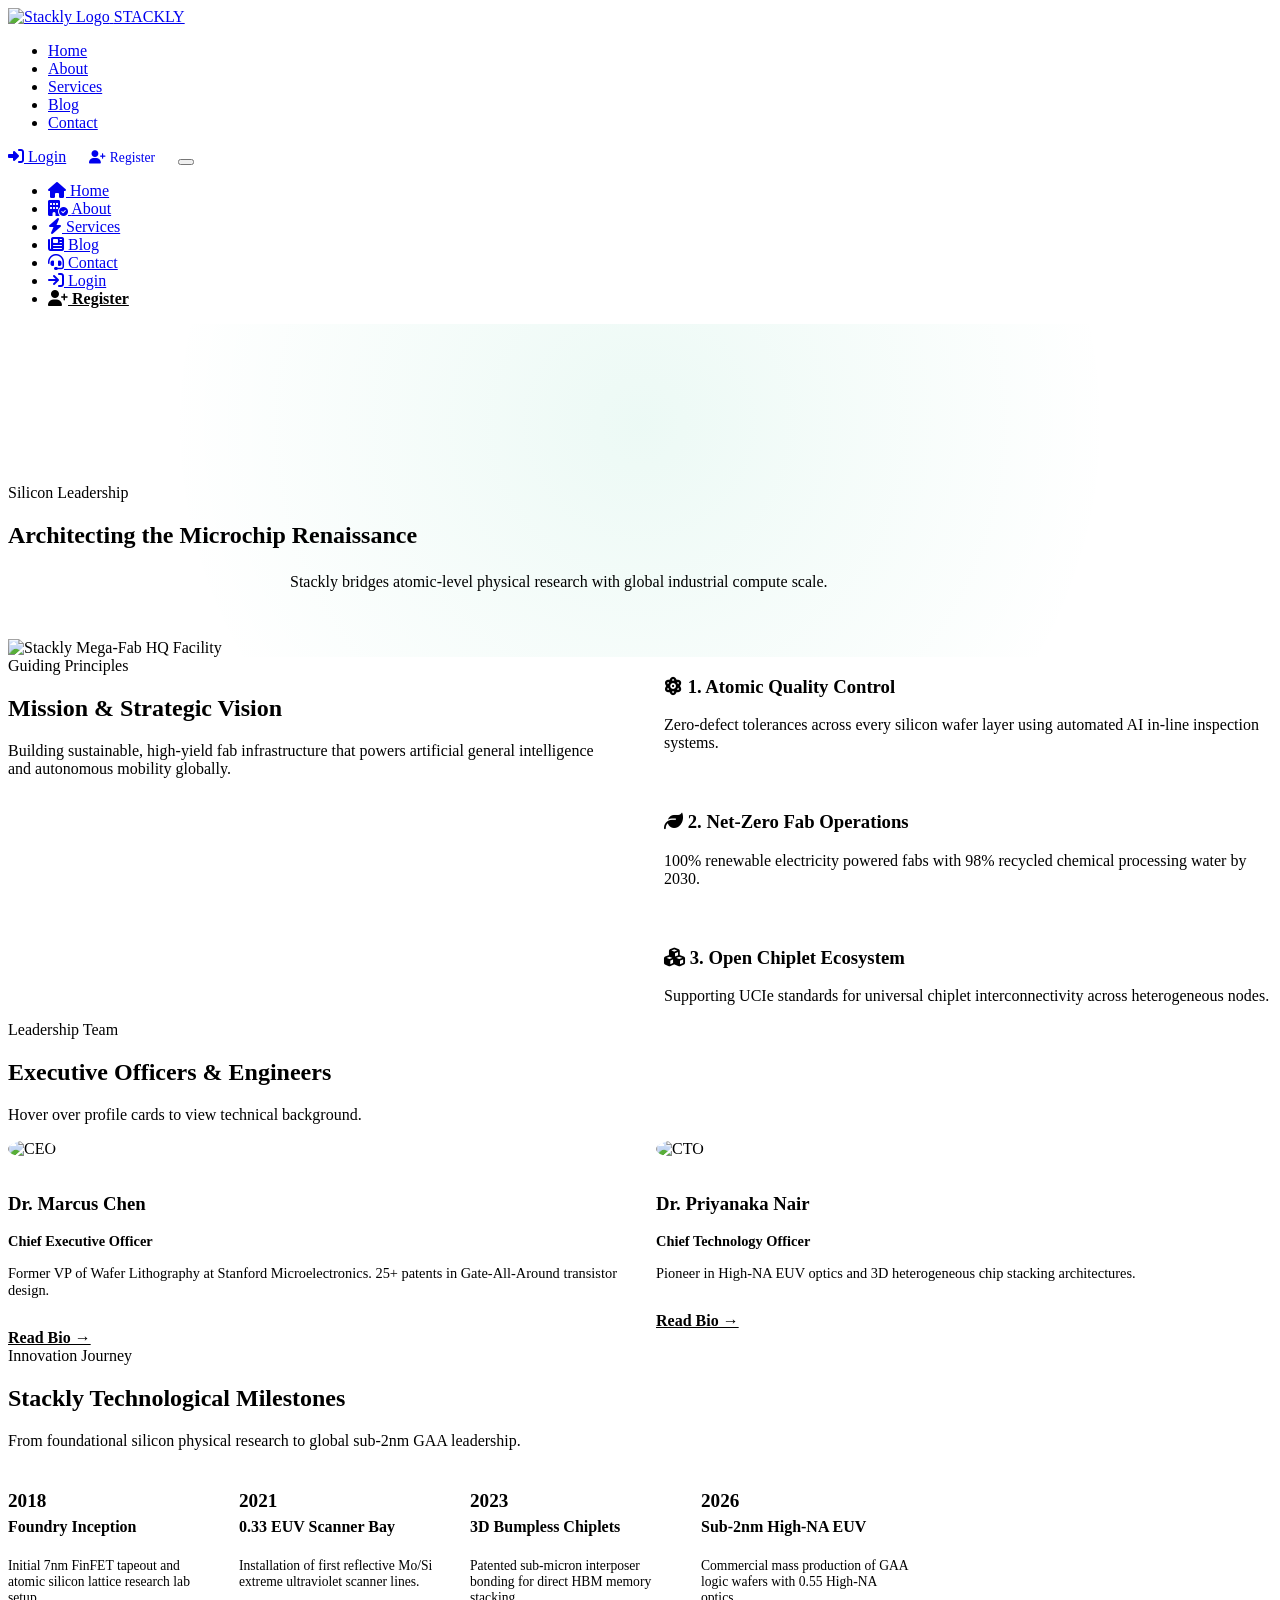
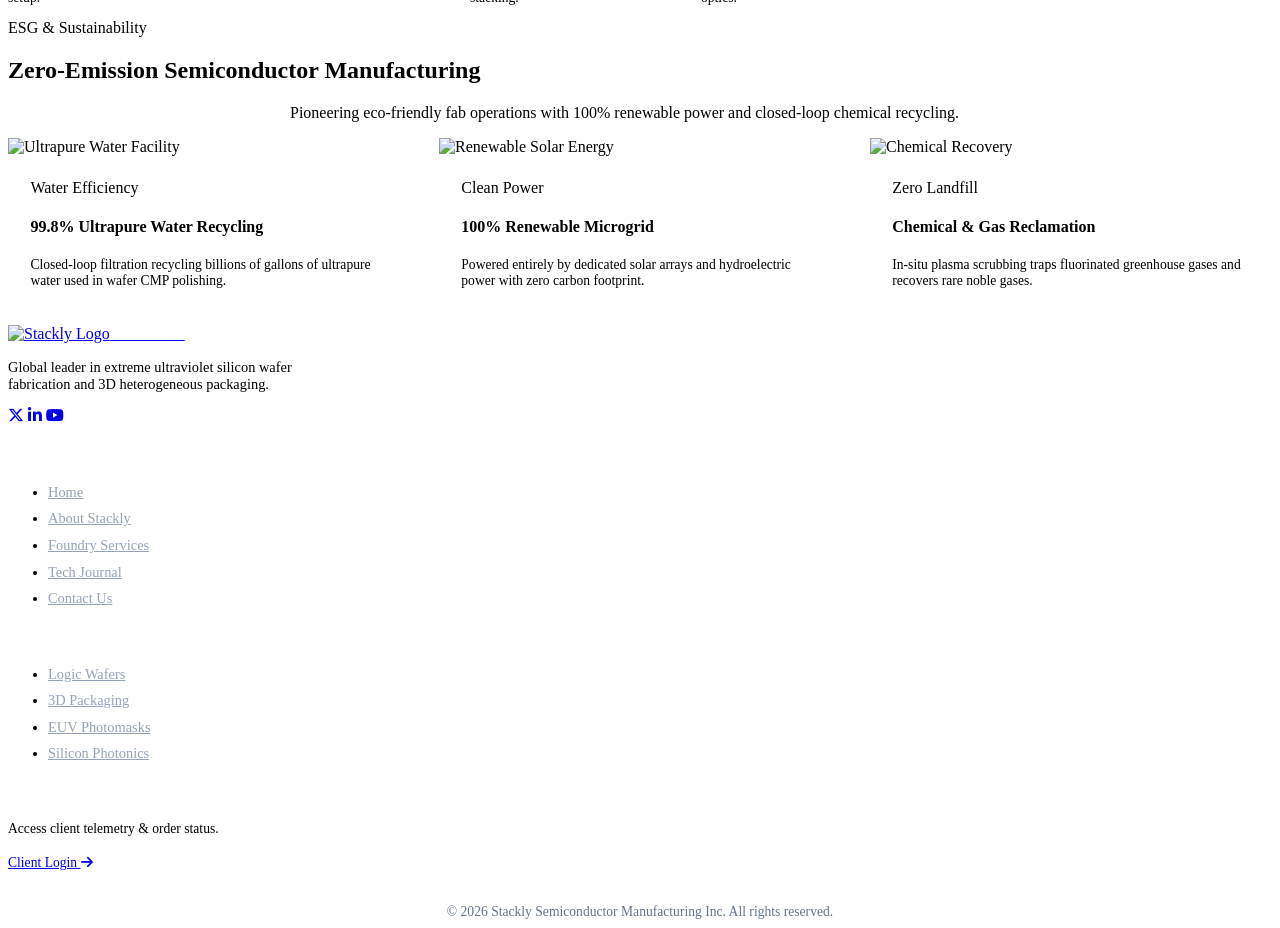
==== about.html @ f9695c23 "Add files via upload" ====
<!DOCTYPE html>
<html lang="en">
<head>
    <meta charset="UTF-8">
    <meta name="viewport" content="width=device-width, initial-scale=1.0">
    <title>About Us — Stackly</title>
    <link rel="stylesheet" href="https://cdnjs.cloudflare.com/ajax/libs/font-awesome/6.7.2/css/all.min.css">
    <link rel="stylesheet" href="./css/style.css">
    <link href="https://unpkg.com/aos@2.3.1/dist/aos.css" rel="stylesheet">
</head>
<body>
    <!-- RADAR SCANNER PAGE LOADER -->
    <div id="loader">
        <div class="loader-container">
            <div class="radar">
                <span class="ring ring1"></span>
                <span class="ring ring2"></span>
                <div class="core"><img src="./images/stackly_logo.webp" alt="Stackly Logo"></div>
                <div class="scanner"></div>
            </div>
            <h2>STACKLY</h2>
            <p style="font-size:0.8rem; color:var(--muted-text); margin-top:0.3rem;" id="loading-status">INITIALIZING ABOUT MODULE...</p>
            <div class="progress"><div class="progress-bar"><span id="progress-fill"></span></div></div>
            <strong id="progress-value" style="font-size:0.85rem; color:var(--accent); display:inline-block; margin-top:0.5rem;">0%</strong>
        </div>
        <script>
            (function() {
                var count = 0;
                var interval = setInterval(function() {
                    count += 2;
                    if (count > 100) count = 100;
                    var fill = document.getElementById('progress-fill');
                    var val = document.getElementById('progress-value');
                    var status = document.getElementById('loading-status');
                    if (fill) fill.style.width = count + '%';
                    if (val) val.innerText = count + '%';
                    if (count > 30 && count < 60 && status) status.innerText = "LOADING ENTERPRISE DATA...";
                    if (count >= 60 && count < 90 && status) status.innerText = "VERIFYING CLEANROOM METRICS...";
                    if (count >= 90 && status) status.innerText = "ABOUT PAGE READY!";
                    if (count >= 100) {
                        clearInterval(interval);
                        var loader = document.getElementById('loader');
                        if (loader) {
                            setTimeout(function() {
                                loader.classList.add('fade-out');
                                setTimeout(function() { loader.style.display = 'none'; }, 500);
                            }, 150);
                        }
                    }
                }, 14);
            })();
        </script>
    </div>

    <!-- HEADER -->
    <header>
        <nav class="navbar">
            <div class="container">
                <a href="./index.html" class="logo">
                    <img src="./images/stackly_logo.webp" alt="Stackly Logo">
                    <span class="logo-text">STACKLY</span>
                </a>
                <ul class="nav-links">
                    <li><a href="./index.html">Home</a></li>
                    <li><a href="./about.html" class="active">About</a></li>
                    <li><a href="./services.html">Services</a></li>
                    <li><a href="./blog.html">Blog</a></li>
                    <li><a href="./contact.html">Contact</a></li>
                </ul>
                <div class="nav-right">
                    <a href="./login.html" class="login-btn"><i class="fa-solid fa-right-to-bracket"></i> Login</a>
                    <a href="./register.html" class="btn btn-primary" style="font-size:0.85rem; padding:0.55rem 1.2rem; text-decoration:none;"><i class="fa-solid fa-user-plus"></i> Register</a>
                    <button class="menu-toggle" aria-label="Open Menu"><span></span><span></span><span></span></button>
                </div>
            </div>
        </nav>
    </header>

    <!-- MOBILE MENU OVERLAY & DRAWER -->
    <div class="mobile-overlay"></div>
    <aside class="mobile-menu">
        <ul>
            <li><a href="./index.html"><i class="fa-solid fa-house"></i> <span>Home</span></a></li>
            <li><a href="./about.html"><i class="fa-solid fa-building-circle-check"></i> <span>About</span></a></li>
            <li><a href="./services.html"><i class="fa-solid fa-bolt"></i> <span>Services</span></a></li>
            <li><a href="./blog.html"><i class="fa-solid fa-newspaper"></i> <span>Blog</span></a></li>
            <li><a href="./contact.html"><i class="fa-solid fa-headset"></i> <span>Contact</span></a></li>
            <li><a href="./login.html"><i class="fa-solid fa-arrow-right-to-bracket"></i> <span>Login</span></a></li>
            <li><a href="./register.html" style="color:var(--accent); font-weight:700;"><i class="fa-solid fa-user-plus"></i> <span>Register</span></a></li>
        </ul>
    </aside>

    <!-- SECTION 1: HERO -->
    <section class="section" style="padding-top: 10rem; background: radial-gradient(circle at 50% 30%, rgba(16,185,129,0.08), transparent 70%);">
        <div class="container text-center" data-aos="fade-up">
            <div class="hero-badge"><span></span> Silicon Leadership</div>
            <h1 class="gradient-text">Architecting the Microchip Renaissance</h1>
            <p style="max-width: 700px; margin: 1.5rem auto; color:var(--muted-text);">Stackly bridges atomic-level physical research with global industrial compute scale.</p>
        </div>
        <div class="container" style="margin-top: 3rem;" data-aos="zoom-in" class="hover-zoom-container float-anim">
            <img src="./images/about_hq_facility.png" alt="Stackly Mega-Fab HQ Facility" class="hover-zoom-img" style="border-radius: var(--radius); border: 1px solid var(--glass-border); box-shadow:var(--shadow); max-height: 450px; width: 100%; object-fit:cover;">
        </div>
    </section>

    <!-- SECTION 2: STICKY MISSION & VISION -->
    <section class="section" style="background: var(--bg-secondary);">
        <div class="container" style="display: flex; gap: 3rem; flex-wrap: wrap;">
            <div style="flex: 1; min-width: 280px; position: sticky; top: 120px; align-self: flex-start;">
                <div class="hero-badge"><span></span> Guiding Principles</div>
                <h2>Mission & Strategic Vision</h2>
                <p style="margin-top: 1rem; color:var(--muted-text);">Building sustainable, high-yield fab infrastructure that powers artificial general intelligence and autonomous mobility globally.</p>
            </div>
            <div style="flex: 1; min-width: 280px; display: flex; flex-direction: column; gap: 1.5rem;">
                <div class="bento-card spotlight-card">
                    <h3><i class="fa-solid fa-atom" style="color:var(--accent);"></i> 1. Atomic Quality Control</h3>
                    <p style="margin-top: 0.5rem; color:var(--muted-text);">Zero-defect tolerances across every silicon wafer layer using automated AI in-line inspection systems.</p>
                </div>
                <div class="bento-card spotlight-card">
                    <h3><i class="fa-solid fa-leaf" style="color:var(--accent);"></i> 2. Net-Zero Fab Operations</h3>
                    <p style="margin-top: 0.5rem; color:var(--muted-text);">100% renewable electricity powered fabs with 98% recycled chemical processing water by 2030.</p>
                </div>
                <div class="bento-card spotlight-card">
                    <h3><i class="fa-solid fa-cubes" style="color:var(--accent);"></i> 3. Open Chiplet Ecosystem</h3>
                    <p style="margin-top: 0.5rem; color:var(--muted-text);">Supporting UCIe standards for universal chiplet interconnectivity across heterogeneous nodes.</p>
                </div>
            </div>
        </div>
    </section>

    <!-- SECTION 3: FLIP CARDS LEADERSHIP -->
    <section class="section">
        <div class="container">
            <div class="section-head text-center" data-aos="fade-up">
                <div class="hero-badge"><span></span> Leadership Team</div>
                <h2>Executive Officers & Engineers</h2>
                <p>Hover over profile cards to view technical background.</p>
            </div>
            <div style="display: grid; grid-template-columns: repeat(auto-fit, minmax(280px, 1fr)); gap: 2rem;">
                <div class="flip-card" data-aos="fade-up">
                    <div class="flip-card-inner">
                        <div class="flip-card-front">
                            <img src="./images/team_ceo.webp" alt="CEO" style="width:100px; height:100px; border-radius:50%; margin-bottom:1rem;">
                            <h3>Dr. Marcus Chen</h3>
                            <p style="color:var(--accent); font-weight:600; font-size:0.9rem;">Chief Executive Officer</p>
                        </div>
                        <div class="flip-card-back">
                            <p style="font-size:0.9rem;">Former VP of Wafer Lithography at Stanford Microelectronics. 25+ patents in Gate-All-Around transistor design.</p>
                            <a href="#" data-redirect="404" class="btn-404" style="color:var(--accent); font-weight:700; margin-top:1rem; display:inline-block;">Read Bio &rarr;</a>
                        </div>
                    </div>
                </div>

                <div class="flip-card" data-aos="fade-up" data-aos-delay="100">
                    <div class="flip-card-inner">
                        <div class="flip-card-front">
                            <img src="./images/team_cto.webp" alt="CTO" style="width:100px; height:100px; border-radius:50%; margin-bottom:1rem;">
                            <h3>Dr. Priyanaka Nair</h3>
                            <p style="color:var(--accent); font-weight:600; font-size:0.9rem;">Chief Technology Officer</p>
                        </div>
                        <div class="flip-card-back">
                            <p style="font-size:0.9rem;">Pioneer in High-NA EUV optics and 3D heterogeneous chip stacking architectures.</p>
                            <a href="#" data-redirect="404" class="btn-404" style="color:var(--accent); font-weight:700; margin-top:1rem; display:inline-block;">Read Bio &rarr;</a>
                        </div>
                    </div>
                </div>
            </div>
        </div>
    </section>

            </div>
        </div>
    </section>

    <!-- SECTION 5: TECHNOLOGICAL MILESTONES TIMELINE -->
    <section class="section">
        <div class="container" style="max-width:900px;">
            <div class="section-head text-center" data-aos="fade-up">
                <div class="hero-badge pulse-glow"><span></span> Innovation Journey</div>
                <h2>Stackly Technological Milestones</h2>
                <p>From foundational silicon physical research to global sub-2nm GAA leadership.</p>
            </div>

            <div style="display:grid; grid-template-columns:repeat(auto-fit, minmax(200px, 1fr)); gap:1.5rem; margin-top:2.5rem;" data-aos="fade-up">
                <div class="bento-card spotlight-card" style="border-top:3px solid var(--accent);">
                    <span style="color:var(--accent); font-weight:800; font-size:1.2rem;">2018</span>
                    <h4 style="margin-top:0.4rem;">Foundry Inception</h4>
                    <p style="font-size:0.85rem; color:var(--muted-text); margin-top:0.4rem;">Initial 7nm FinFET tapeout and atomic silicon lattice research lab setup.</p>
                </div>
                <div class="bento-card spotlight-card" style="border-top:3px solid var(--secondary-blue);">
                    <span style="color:var(--secondary-blue); font-weight:800; font-size:1.2rem;">2021</span>
                    <h4 style="margin-top:0.4rem;">0.33 EUV Scanner Bay</h4>
                    <p style="font-size:0.85rem; color:var(--muted-text); margin-top:0.4rem;">Installation of first reflective Mo/Si extreme ultraviolet scanner lines.</p>
                </div>
                <div class="bento-card spotlight-card" style="border-top:3px solid var(--accent);">
                    <span style="color:var(--accent); font-weight:800; font-size:1.2rem;">2023</span>
                    <h4 style="margin-top:0.4rem;">3D Bumpless Chiplets</h4>
                    <p style="font-size:0.85rem; color:var(--muted-text); margin-top:0.4rem;">Patented sub-micron interposer bonding for direct HBM memory stacking.</p>
                </div>
                <div class="bento-card spotlight-card" style="border-top:3px solid var(--accent);">
                    <span style="color:var(--accent); font-weight:800; font-size:1.2rem;">2026</span>
                    <h4 style="margin-top:0.4rem;">Sub-2nm High-NA EUV</h4>
                    <p style="font-size:0.85rem; color:var(--muted-text); margin-top:0.4rem;">Commercial mass production of GAA logic wafers with 0.55 High-NA optics.</p>
                </div>
            </div>
        </div>
    </section>

    <!-- SECTION 6: SUSTAINABLE CLEANROOM INFRASTRUCTURE -->
    <section class="section" style="background:var(--bg-secondary);">
        <div class="container">
            <div class="section-head text-center" data-aos="fade-up">
                <div class="hero-badge"><span></span> ESG & Sustainability</div>
                <h2>Zero-Emission Semiconductor Manufacturing</h2>
                <p style="max-width:700px; margin:1rem auto; color:var(--muted-text);">Pioneering eco-friendly fab operations with 100% renewable power and closed-loop chemical recycling.</p>
            </div>

            <div style="display:grid; grid-template-columns:repeat(auto-fit, minmax(290px, 1fr)); gap:1.8rem;">
                <div class="bento-card spotlight-card hover-zoom-container" data-aos="zoom-in">
                    <img src="./images/about_clean_water.png" alt="Ultrapure Water Facility" class="hover-zoom-img" style="height:180px;">
                    <div style="padding:1.4rem;">
                        <span class="hero-badge" style="margin-bottom:0.5rem;">Water Efficiency</span>
                        <h4>99.8% Ultrapure Water Recycling</h4>
                        <p style="font-size:0.85rem; color:var(--muted-text); margin-top:0.4rem;">Closed-loop filtration recycling billions of gallons of ultrapure water used in wafer CMP polishing.</p>
                    </div>
                </div>

                <div class="bento-card spotlight-card hover-zoom-container" data-aos="zoom-in" data-aos-delay="100">
                    <img src="./images/about_green_energy.png" alt="Renewable Solar Energy" class="hover-zoom-img" style="height:180px;">
                    <div style="padding:1.4rem;">
                        <span class="hero-badge" style="margin-bottom:0.5rem;">Clean Power</span>
                        <h4>100% Renewable Microgrid</h4>
                        <p style="font-size:0.85rem; color:var(--muted-text); margin-top:0.4rem;">Powered entirely by dedicated solar arrays and hydroelectric power with zero carbon footprint.</p>
                    </div>
                </div>

                <div class="bento-card spotlight-card hover-zoom-container" data-aos="zoom-in" data-aos-delay="200">
                    <img src="./images/cleanroom_robotics.png" alt="Chemical Recovery" class="hover-zoom-img" style="height:180px;">
                    <div style="padding:1.4rem;">
                        <span class="hero-badge" style="margin-bottom:0.5rem;">Zero Landfill</span>
                        <h4>Chemical & Gas Reclamation</h4>
                        <p style="font-size:0.85rem; color:var(--muted-text); margin-top:0.4rem;">In-situ plasma scrubbing traps fluorinated greenhouse gases and recovers rare noble gases.</p>
                    </div>
                </div>
            </div>
        </div>
    </section>

    <!-- FOOTER -->
    <footer>
        <div class="container">
            <div class="footer-grid">
                <div>
                    <a href="./index.html" class="logo" style="margin-bottom:1rem;">
                        <img src="./images/stackly_logo.webp" alt="Stackly Logo">
                        <span class="logo-text" style="color:#FFF;">STACKLY</span>
                    </a>
                    <p style="font-size:0.9rem; max-width:300px; margin-top:1rem;">Global leader in extreme ultraviolet silicon wafer fabrication and 3D heterogeneous packaging.</p>
                    <div class="social-links">
                        <a href="https://x.com" target="_blank" rel="noopener noreferrer" class="social-icon" title="Follow Stackly on X"><i class="fa-brands fa-x-twitter"></i></a>
                        <a href="https://linkedin.com" target="_blank" rel="noopener noreferrer" class="social-icon" title="Follow Stackly on LinkedIn"><i class="fa-brands fa-linkedin-in"></i></a>
                        <a href="https://youtube.com" target="_blank" rel="noopener noreferrer" class="social-icon" title="Subscribe to Stackly YouTube"><i class="fa-brands fa-youtube"></i></a>
                    </div>
                </div>

                <div>
                    <h4 style="color:#FFF; margin-bottom:1.2rem;">Quick Navigation</h4>
                    <ul style="display:flex; flex-direction:column; gap:0.6rem; font-size:0.9rem;">
                        <li><a href="./index.html" style="color:#94A3B8;">Home</a></li>
                        <li><a href="./about.html" style="color:#94A3B8;">About Stackly</a></li>
                        <li><a href="./services.html" style="color:#94A3B8;">Foundry Services</a></li>
                        <li><a href="./blog.html" style="color:#94A3B8;">Tech Journal</a></li>
                        <li><a href="./contact.html" style="color:#94A3B8;">Contact Us</a></li>
                    </ul>
                </div>

                <div>
                    <h4 style="color:#FFF; margin-bottom:1.2rem;">Foundry Services</h4>
                    <ul style="display:flex; flex-direction:column; gap:0.6rem; font-size:0.9rem;">
                        <li><a href="#" data-redirect="404" class="btn-404" style="color:#94A3B8;">Logic Wafers</a></li>
                        <li><a href="#" data-redirect="404" class="btn-404" style="color:#94A3B8;">3D Packaging</a></li>
                        <li><a href="#" data-redirect="404" class="btn-404" style="color:#94A3B8;">EUV Photomasks</a></li>
                        <li><a href="#" data-redirect="404" class="btn-404" style="color:#94A3B8;">Silicon Photonics</a></li>
                    </ul>
                </div>

                <div>
                    <h4 style="color:#FFF; margin-bottom:1.2rem;">Portal Login</h4>
                    <p style="font-size:0.85rem; margin-bottom:1rem;">Access client telemetry & order status.</p>
                    <a href="./login.html" class="btn btn-primary" style="width:100%; font-size:0.85rem;">Client Login <i class="fa-solid fa-arrow-right"></i></a>
                </div>
            </div>

            <div style="text-align:center; border-top:1px solid rgba(255,255,255,0.08); padding-top:2rem; font-size:0.85rem; color:#64748B;">
                &copy; 2026 Stackly Semiconductor Manufacturing Inc. All rights reserved.
            </div>
        </div>
    </footer>

    <script src="https://unpkg.com/aos@2.3.1/dist/aos.js"></script>
    <script src="./js/script.js?v=6"></script>
    <script>AOS.init({ duration: 800, once: true });</script>
</body>
</html>
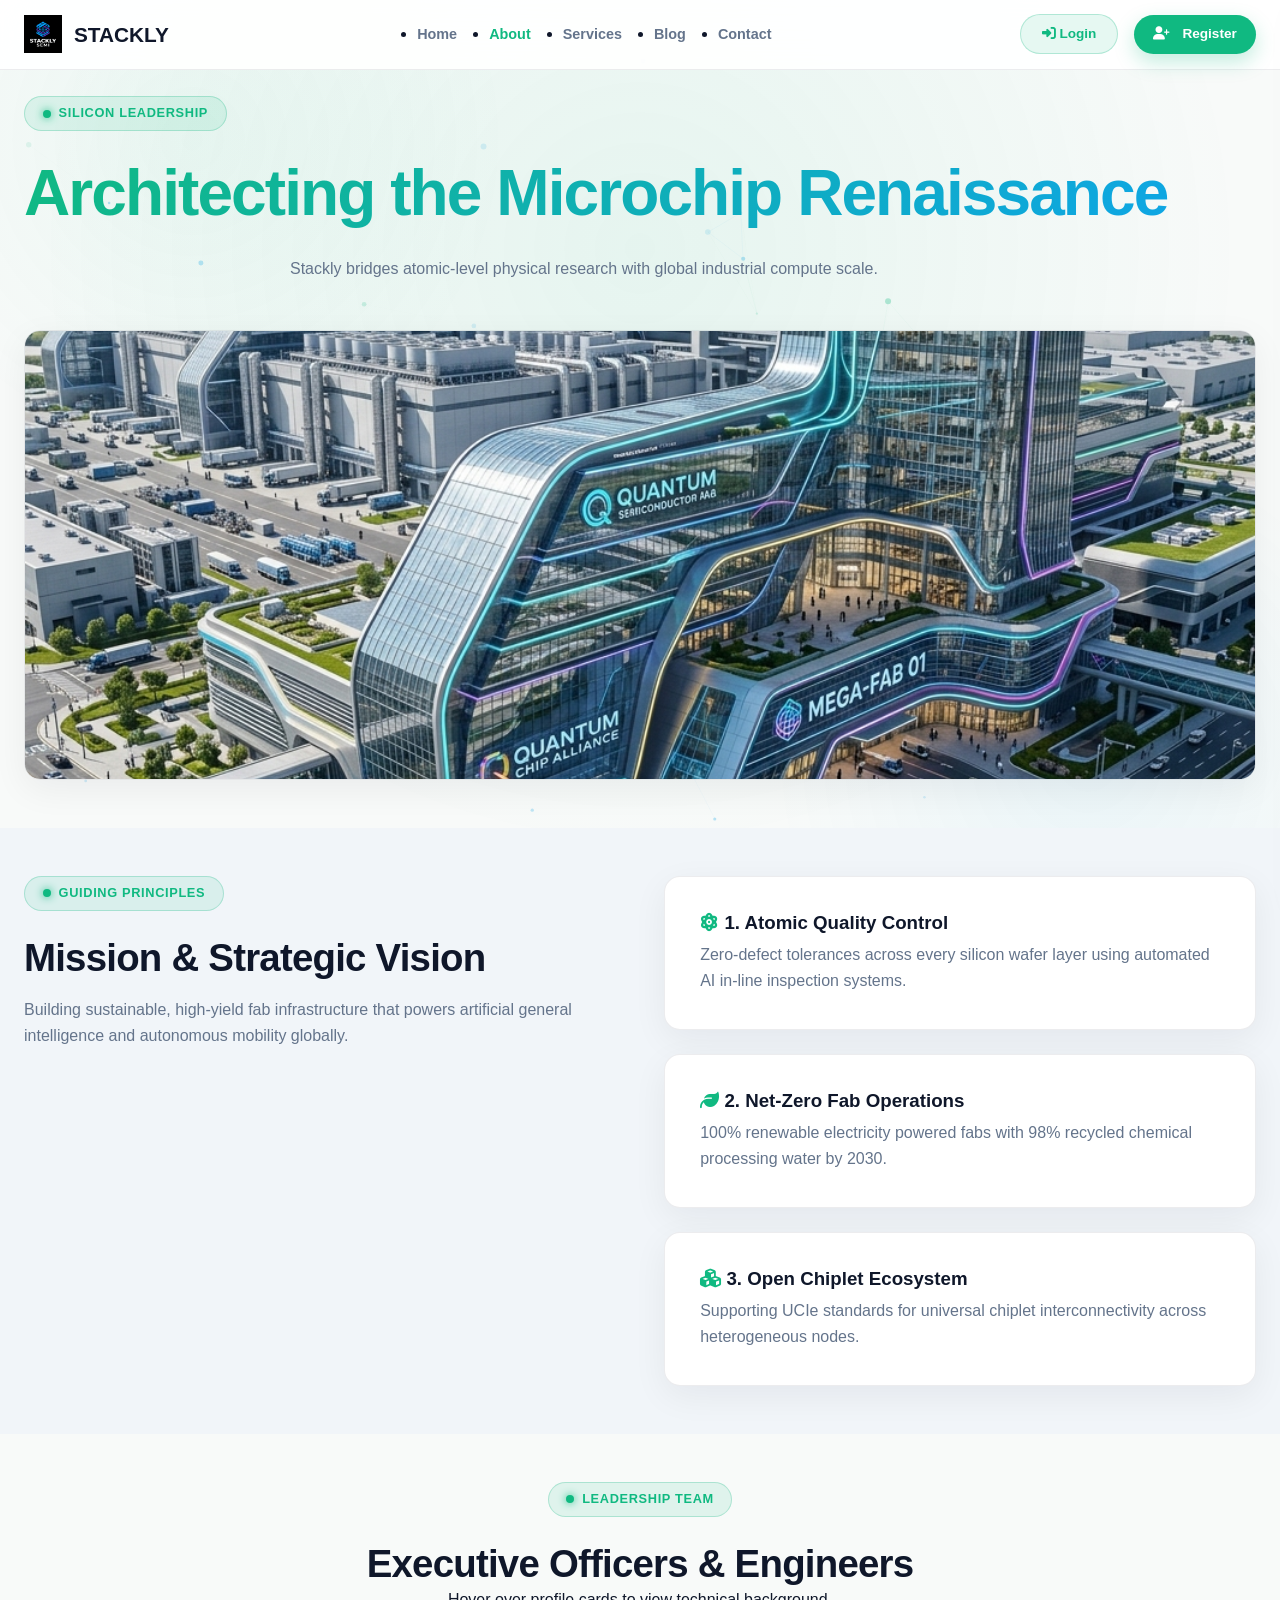
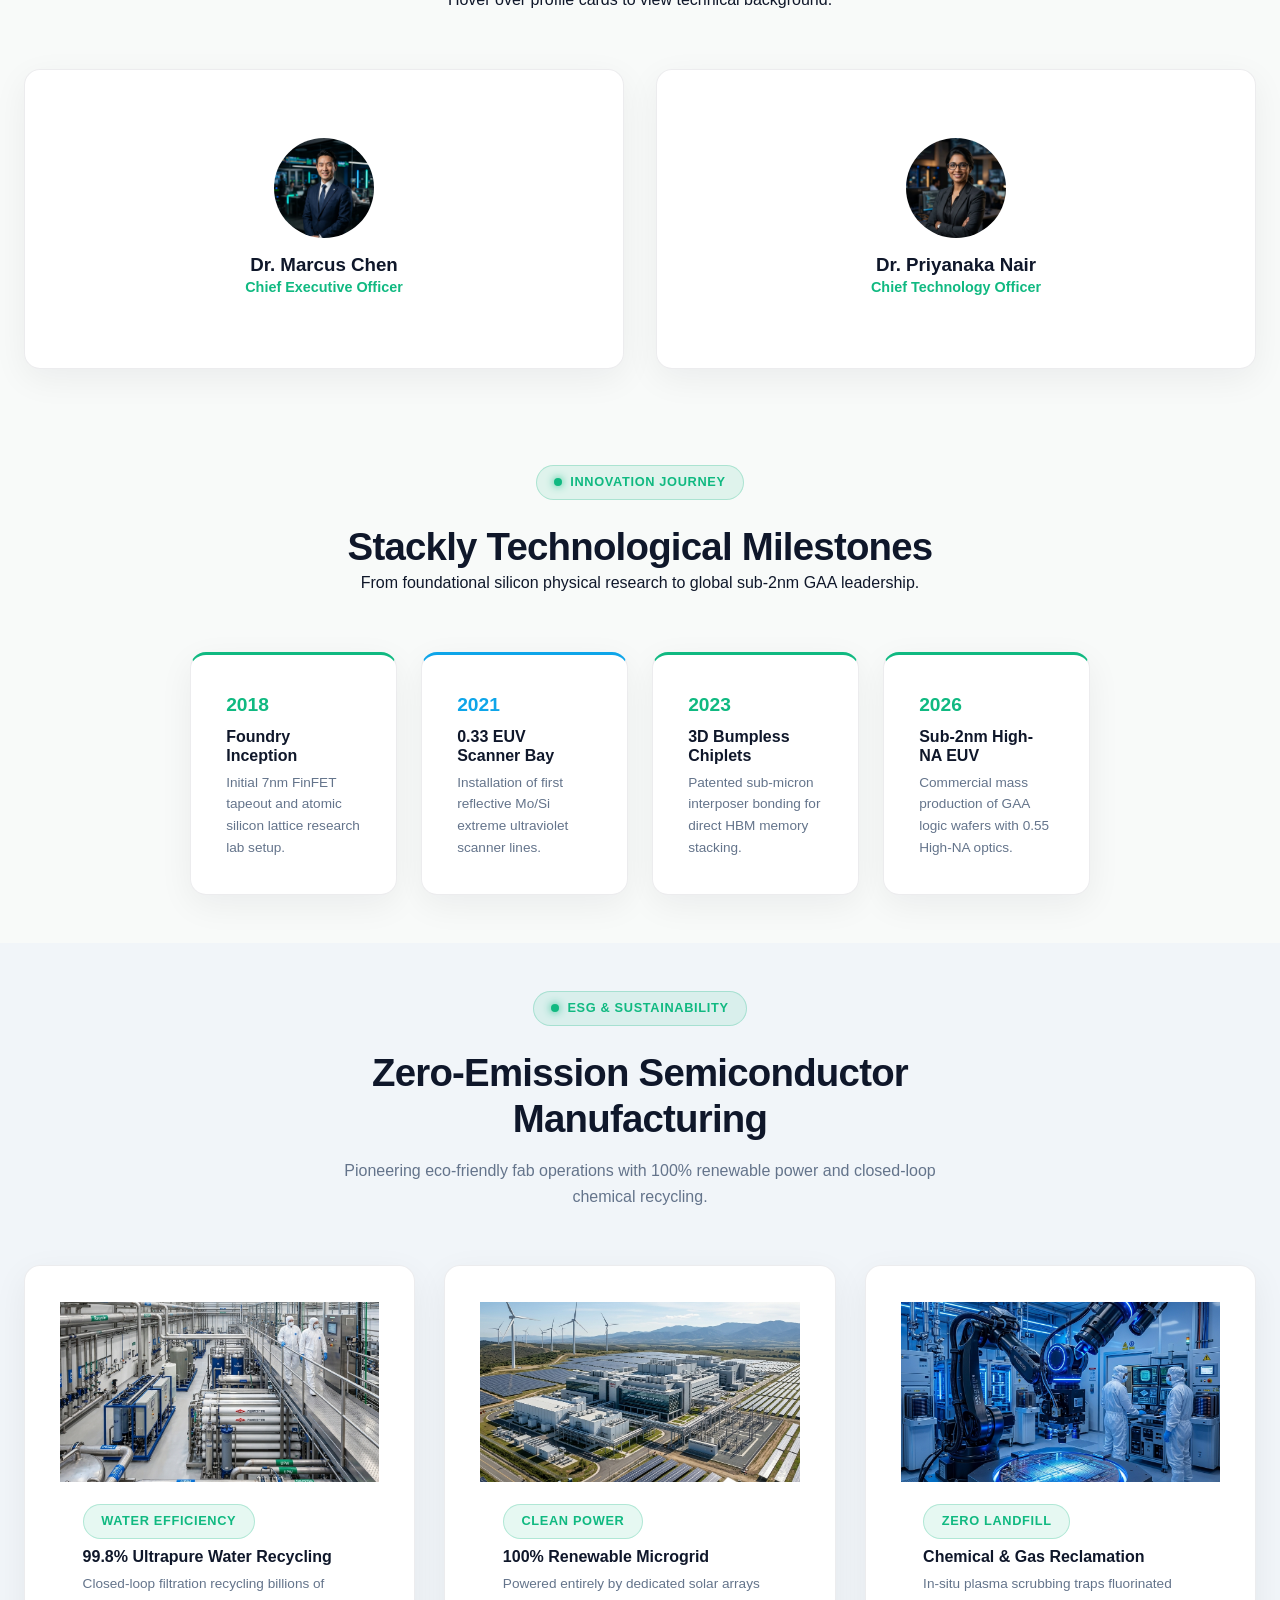
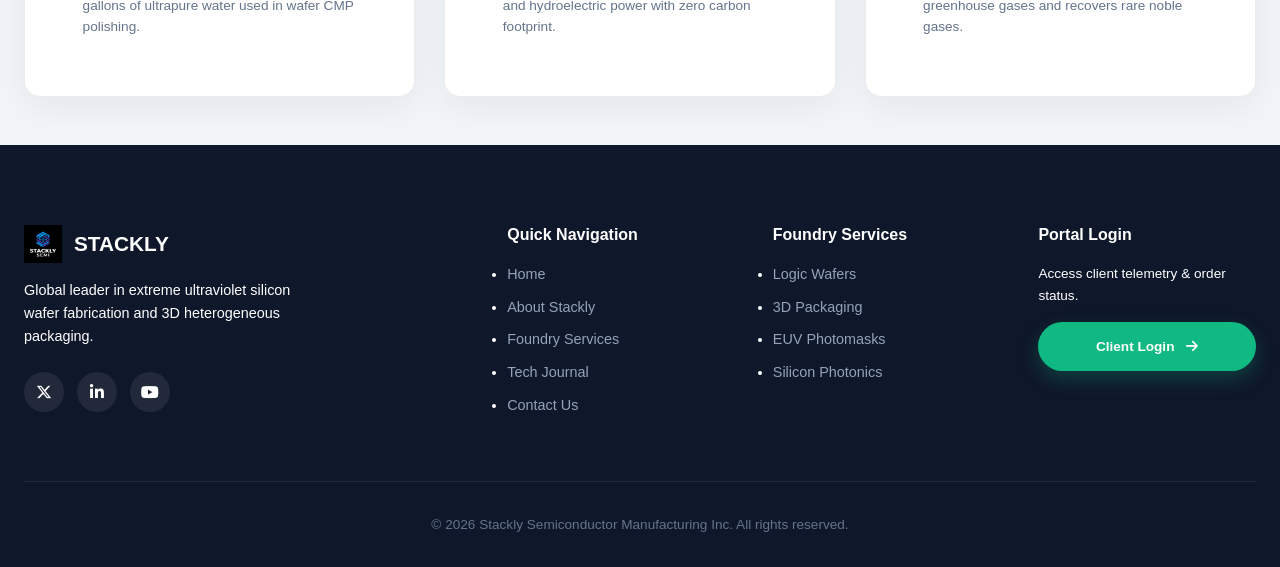
==== commit 166a7099: "Fix: reduce extra gaps, add blog content, dynamic username on dashboard, fix logo links" ====
--- a/about.html
+++ b/about.html
@@ -91,7 +91,7 @@
     </aside>
 
     <!-- SECTION 1: HERO -->
-    <section class="section" style="padding-top: 10rem; background: radial-gradient(circle at 50% 30%, rgba(16,185,129,0.08), transparent 70%);">
+    <section class="section" style="padding-top: 6rem; background: radial-gradient(circle at 50% 30%, rgba(16,185,129,0.08), transparent 70%);">
         <div class="container text-center" data-aos="fade-up">
             <div class="hero-badge"><span></span> Silicon Leadership</div>
             <h1 class="gradient-text">Architecting the Microchip Renaissance</h1>
--- a/css/style.css
+++ b/css/style.css
@@ -0,0 +1,665 @@
+/* ==========================================================================
+   STACKLY SEMICONDUCTOR — ULTRA-CLEAN & PIXEL-PERFECT DESIGN SYSTEM
+   Fixed Overlaps, Clean Header, Crisp Hero Contrast & Generous Whitespace
+   ========================================================================== */
+
+@import url('https://fonts.googleapis.com/css2?family=Inter:wght@300;400;500;600;700;800;900&family=Space+Grotesk:wght@500;600;700;800&display=swap');
+
+:root {
+    --bg: #F8FAF9;
+    --bg-card: #FFFFFF;
+    --bg-secondary: #F1F5F9;
+    --dark-text: #0F172A;
+    --muted-text: #64748B;
+    
+    --accent: #10B981; /* Emerald Green */
+    --accent-glow: rgba(16, 185, 129, 0.25);
+    --secondary-blue: #0EA5E9; /* Electric Cyan */
+    --secondary-glow: rgba(14, 165, 233, 0.25);
+    --dark-slate: #0F172A;
+    
+    --glass: rgba(255, 255, 255, 0.95);
+    --glass-border: rgba(15, 23, 42, 0.08);
+    --shadow: 0 10px 35px rgba(15, 23, 42, 0.06);
+    --shadow-hover: 0 20px 45px rgba(16, 185, 129, 0.15);
+    
+    --radius: 16px;
+    --radius-full: 9999px;
+    --transition: all 0.3s cubic-bezier(0.16, 1, 0.3, 1);
+    --container: 1280px;
+}
+
+/* Reset & Core */
+*, *::before, *::after {
+    margin: 0;
+    padding: 0;
+    box-sizing: border-box;
+}
+
+html, body {
+    overflow-x: hidden;
+    width: 100%;
+    position: relative;
+}
+
+html {
+    scroll-behavior: smooth;
+}
+
+body {
+    font-family: 'Inter', sans-serif;
+    background: var(--bg);
+    color: var(--dark-text);
+    line-height: 1.6;
+    min-height: 100vh;
+}
+
+a {
+    text-decoration: none;
+    color: inherit;
+    transition: var(--transition);
+}
+
+img {
+    max-width: 100%;
+    display: block;
+    object-fit: cover;
+}
+
+.container {
+    width: min(100% - 48px, var(--container));
+    margin: 0 auto;
+}
+
+/* Typography & Badges */
+h1, h2, h3, h4, h5, h6 {
+    font-family: 'Space Grotesk', sans-serif;
+    color: var(--dark-text);
+    font-weight: 700;
+    line-height: 1.2;
+}
+
+h1 { font-size: clamp(2.5rem, 5vw, 4rem); letter-spacing: -0.03em; }
+h2 { font-size: clamp(1.8rem, 3vw, 2.8rem); letter-spacing: -0.02em; }
+
+.gradient-text {
+    background: linear-gradient(135deg, var(--accent) 0%, var(--secondary-blue) 50%, var(--accent) 100%);
+    background-size: 200% auto;
+    -webkit-background-clip: text;
+    -webkit-text-fill-color: transparent;
+    animation: shineText 4s linear infinite;
+}
+
+@keyframes shineText {
+    0% { background-position: 0% 50%; }
+    50% { background-position: 100% 50%; }
+    100% { background-position: 0% 50%; }
+}
+
+.hero-badge {
+    display: inline-flex;
+    align-items: center;
+    gap: 0.5rem;
+    padding: 0.4rem 1.1rem;
+    background: rgba(16, 185, 129, 0.1);
+    border: 1px solid rgba(16, 185, 129, 0.25);
+    border-radius: var(--radius-full);
+    color: var(--accent);
+    font-weight: 700;
+    font-size: 0.8rem;
+    letter-spacing: 0.05em;
+    text-transform: uppercase;
+    margin-bottom: 1.5rem;
+}
+
+.hero-badge span {
+    width: 8px;
+    height: 8px;
+    background: var(--accent);
+    border-radius: 50%;
+    display: inline-block;
+    box-shadow: 0 0 8px var(--accent);
+}
+
+/* Buttons */
+.btn {
+    display: inline-flex;
+    align-items: center;
+    justify-content: center;
+    gap: 0.75rem;
+    padding: 0.85rem 1.8rem;
+    border-radius: var(--radius-full);
+    font-weight: 600;
+    font-size: 0.95rem;
+    cursor: pointer;
+    border: none;
+    transition: var(--transition);
+}
+
+.btn-primary {
+    background: var(--accent);
+    color: #FFF;
+    box-shadow: 0 8px 20px var(--accent-glow);
+}
+
+.btn-primary:hover {
+    background: #059669;
+    transform: translateY(-2px);
+    box-shadow: 0 12px 28px var(--accent-glow);
+}
+
+.btn-outline {
+    background: #FFF;
+    border: 1px solid var(--glass-border);
+    color: var(--dark-text);
+    box-shadow: var(--shadow);
+}
+
+.btn-outline:hover {
+    border-color: var(--accent);
+    color: var(--accent);
+    transform: translateY(-2px);
+}
+
+/* RADAR SCANNER LOADER */
+#loader {
+    position: fixed;
+    inset: 0;
+    background: var(--bg);
+    z-index: 99999;
+    display: flex;
+    align-items: center;
+    justify-content: center;
+    transition: opacity 0.6s ease, visibility 0.6s ease;
+}
+
+#loader.fade-out {
+    opacity: 0;
+    visibility: hidden;
+    pointer-events: none;
+}
+
+.loader-container { text-align: center; max-width: 320px; }
+
+.radar {
+    width: 100px;
+    height: 100px;
+    margin: 0 auto 1.5rem;
+    position: relative;
+    border-radius: 50%;
+    background: rgba(16, 185, 129, 0.05);
+    border: 1px solid rgba(16, 185, 129, 0.2);
+    display: flex;
+    align-items: center;
+    justify-content: center;
+}
+
+.radar .ring { position: absolute; border-radius: 50%; border: 1px solid rgba(16, 185, 129, 0.2); }
+.radar .ring1 { inset: 15px; }
+.radar .ring2 { inset: 30px; }
+
+.radar .core {
+    width: 44px;
+    height: 44px;
+    background: #FFF;
+    border-radius: 50%;
+    display: flex;
+    align-items: center;
+    justify-content: center;
+    box-shadow: var(--shadow);
+    z-index: 2;
+}
+
+.radar .core img { width: 28px; height: 28px; }
+
+.radar .scanner {
+    position: absolute;
+    inset: 0;
+    border-radius: 50%;
+    background: conic-gradient(from 0deg, transparent 0%, rgba(16, 185, 129, 0.3) 100%);
+    animation: radarScan 2s linear infinite;
+}
+
+@keyframes radarScan { 0% { transform: rotate(0deg); } 100% { transform: rotate(360deg); } }
+
+.progress { height: 5px; background: #E2E8F0; border-radius: 10px; margin-top: 1.5rem; overflow: hidden; position: relative; }
+.progress-bar { height: 100%; width: 100%; }
+.progress-bar span { display: block; height: 100%; background: linear-gradient(90deg, var(--accent), var(--secondary-blue)); width: 0%; transition: width 0.05s linear; }
+
+/* HEADER & NAVBAR (FIXED OVERLAP ISSUES) */
+header {
+    position: fixed;
+    top: 0;
+    left: 0;
+    width: 100%;
+    z-index: 1000;
+    background: rgba(255, 255, 255, 0.92);
+    backdrop-filter: blur(16px);
+    border-bottom: 1px solid var(--glass-border);
+    transition: var(--transition);
+}
+
+.telemetry-ticker {
+    background: var(--dark-slate);
+    color: #FFF;
+    padding: 0.4rem 0;
+    font-size: 0.78rem;
+    letter-spacing: 0.02em;
+}
+
+.telemetry-status-dot {
+    width: 7px;
+    height: 7px;
+    background: var(--accent);
+    border-radius: 50%;
+    display: inline-block;
+    box-shadow: 0 0 8px var(--accent);
+    margin-right: 0.4rem;
+}
+
+.navbar {
+    padding: 0.9rem 0;
+}
+
+.navbar .container {
+    display: flex;
+    align-items: center;
+    justify-content: space-between;
+}
+
+.logo { display: flex; align-items: center; gap: 0.75rem; }
+.logo img { width: 38px; height: 38px; }
+.logo-text { font-family: 'Space Grotesk', sans-serif; font-size: 1.3rem; font-weight: 800; color: var(--dark-text); }
+.logo-text span { color: var(--accent); }
+
+.nav-links { display: flex; gap: 2rem; }
+.nav-links a { font-weight: 600; font-size: 0.9rem; color: var(--muted-text); position: relative; padding: 0.2rem 0; }
+.nav-links a:hover, .nav-links a.active { color: var(--accent); }
+
+.nav-right { display: flex; align-items: center; gap: 1rem; }
+.login-btn { padding: 0.5rem 1.3rem; border-radius: var(--radius-full); background: rgba(16, 185, 129, 0.1); color: var(--accent); font-weight: 700; font-size: 0.85rem; border: 1px solid rgba(16, 185, 129, 0.25); }
+.login-btn:hover { background: var(--accent); color: #FFF; }
+
+.menu-toggle { display: none; flex-direction: column; gap: 5px; cursor: pointer; background: none; border: none; }
+.menu-toggle span { width: 22px; height: 2px; background: var(--dark-text); border-radius: 2px; }
+
+/* MOBILE MENU OVERLAY & DRAWER */
+.mobile-overlay { position: fixed; inset: 0; background: rgba(15, 23, 42, 0.4); backdrop-filter: blur(4px); z-index: 1050; opacity: 0; visibility: hidden; transition: var(--transition); }
+.mobile-overlay.active { opacity: 1; visibility: visible; }
+
+.mobile-menu { position: fixed; top: 0; right: -300px; width: 280px; height: 100vh; background: #FFF; z-index: 1100; padding: 3rem 2rem; transition: right 0.4s cubic-bezier(0.16, 1, 0.3, 1); box-shadow: var(--shadow); }
+.mobile-menu.active { right: 0; }
+.mobile-menu ul { display: flex; flex-direction: column; gap: 1.5rem; }
+.mobile-menu a { display: flex; align-items: center; gap: 1rem; font-size: 1rem; font-weight: 600; color: var(--dark-text); }
+.mobile-menu a i { color: var(--accent); }
+
+/* HERO SECTION (CRISP CONTRAST & SPACIOUS) */
+.hero {
+    position: relative;
+    padding: 8rem 0 4rem;
+    overflow: hidden;
+    background: var(--dark-slate);
+    color: #FFF;
+}
+
+.hero-bg {
+    position: absolute;
+    inset: 0;
+    z-index: 0;
+    overflow: hidden;
+}
+
+.hero-bg-img {
+    position: absolute;
+    inset: 0;
+    width: 100%;
+    height: 100%;
+    object-fit: cover;
+    opacity: 0;
+    transform: scale(1);
+    animation: heroSlideFade 18s infinite ease-in-out;
+}
+
+.hero-bg-img.img-1 {
+    animation-delay: 0s;
+}
+
+.hero-bg-img.img-2 {
+    animation-delay: 6s;
+}
+
+.hero-bg-img.img-3 {
+    animation-delay: 12s;
+}
+
+@keyframes heroSlideFade {
+    0% {
+        opacity: 0;
+        transform: scale(1) translateY(0);
+    }
+    6% {
+        opacity: 0.45;
+    }
+    33% {
+        opacity: 0.45;
+        transform: scale(1.1) translateY(-10px);
+    }
+    39% {
+        opacity: 0;
+        transform: scale(1.15) translateY(-15px);
+    }
+    100% {
+        opacity: 0;
+    }
+}
+
+/* EUV LASER SCANNING BEAM OVERLAY */
+.hero-laser-scanner {
+    position: absolute;
+    left: 0;
+    right: 0;
+    height: 3px;
+    background: linear-gradient(90deg, transparent, var(--accent), var(--secondary-blue), transparent);
+    box-shadow: 0 0 15px var(--accent), 0 0 30px var(--secondary-blue);
+    z-index: 1;
+    opacity: 0.7;
+    animation: laserScan 4s ease-in-out infinite;
+}
+
+@keyframes laserScan {
+    0% { top: 0%; opacity: 0; }
+    15% { opacity: 0.85; }
+    85% { opacity: 0.85; }
+    100% { top: 100%; opacity: 0; }
+}
+
+.hero-overlay {
+    position: absolute;
+    inset: 0;
+    z-index: 1;
+    background: linear-gradient(to right, rgba(15, 23, 42, 0.92) 0%, rgba(15, 23, 42, 0.55) 100%);
+}
+
+.hero .container {
+    display: flex;
+    align-items: center;
+    gap: 4rem;
+    position: relative;
+    z-index: 2;
+}
+
+@media (max-width: 992px) {
+    .hero .container {
+        flex-direction: column;
+        gap: 2.5rem;
+    }
+}
+
+.hero-content {
+    position: relative;
+    z-index: 2;
+    flex: 1.2;
+}
+
+.hero-title {
+    color: #FFF;
+    margin-bottom: 1.2rem;
+}
+
+.hero-description {
+    font-size: 1.1rem;
+    color: #94A3B8;
+    margin-bottom: 2.2rem;
+    max-width: 620px;
+}
+
+.hero-buttons {
+    display: flex;
+    gap: 1rem;
+    margin-bottom: 3.5rem;
+    flex-wrap: wrap;
+}
+
+.hero-mini-stats {
+    display: flex;
+    gap: 3rem;
+    padding-top: 2rem;
+    border-top: 1px solid rgba(255, 255, 255, 0.1);
+}
+
+.hero-mini-stats h3 { font-size: 2rem; color: var(--accent); }
+.hero-mini-stats span { font-size: 0.85rem; color: #94A3B8; }
+
+/* MARQUEE */
+.marquee-section { background: #FFF; border-y: 1px solid var(--glass-border); padding: 1.2rem 0; overflow: hidden; white-space: nowrap; box-shadow: var(--shadow); }
+.marquee-track { display: inline-flex; gap: 3rem; animation: marquee 25s linear infinite; }
+.marquee-item { display: inline-flex; align-items: center; gap: 0.75rem; font-weight: 700; font-size: 0.95rem; color: var(--dark-text); text-transform: uppercase; }
+.marquee-item i { color: var(--accent); }
+
+@keyframes marquee { 0% { transform: translateX(0); } 100% { transform: translateX(-50%); } }
+
+/* SECTIONS & CLEAN LAYOUTS */
+.section { padding: 3rem 0; position: relative; }
+.section-head { margin-bottom: 3.5rem; max-width: 650px; }
+.section-head.text-center { margin-left: auto; margin-right: auto; text-align: center; }
+
+/* 1. Bento Grid */
+.bento-grid { display: grid; grid-template-columns: repeat(3, 1fr); gap: 1.8rem; }
+.bento-card { background: var(--bg-card); border: 1px solid var(--glass-border); border-radius: var(--radius); padding: 2.2rem; box-shadow: var(--shadow); transition: var(--transition); position: relative; overflow: hidden; }
+.bento-card:hover { transform: translateY(-4px); box-shadow: var(--shadow-hover); border-color: var(--accent); }
+.bento-card.col-span-2 { grid-column: span 2; }
+
+/* 2. Spotlight Hover Card */
+.spotlight-card { position: relative; }
+.spotlight-card::before { content: ''; position: absolute; inset: 0; background: radial-gradient(600px circle at var(--mouse-x, 50%) var(--mouse-y, 50%), rgba(16, 185, 129, 0.08), transparent 40%); opacity: 0; transition: opacity 0.4s ease; pointer-events: none; }
+.spotlight-card:hover::before { opacity: 1; }
+
+/* 3. Flip Cards */
+.flip-card { perspective: 1000px; min-height: 300px; }
+.flip-card-inner { position: relative; width: 100%; height: 100%; transition: transform 0.8s cubic-bezier(0.175, 0.885, 0.32, 1.275); transform-style: preserve-3d; }
+.flip-card:hover .flip-card-inner { transform: rotateY(180deg); }
+.flip-card-front, .flip-card-back { position: absolute; inset: 0; backface-visibility: hidden; border-radius: var(--radius); padding: 2rem; background: #FFF; border: 1px solid var(--glass-border); box-shadow: var(--shadow); display: flex; flex-direction: column; align-items: center; justify-content: center; text-align: center; }
+.flip-card-back { transform: rotateY(180deg); background: var(--dark-slate); color: #FFF; }
+.flip-card-back p { color: #94A3B8; }
+
+/* 4. Expandable Accordion Cards */
+.expandable-card { background: #FFF; border: 1px solid var(--glass-border); border-radius: var(--radius); padding: 1.5rem 2rem; box-shadow: var(--shadow); cursor: pointer; margin-bottom: 1.2rem; transition: var(--transition); }
+.expandable-header { display: flex; align-items: center; justify-content: space-between; }
+.expandable-header h3, .expandable-header h4 { display: flex; align-items: center; gap: 1rem; }
+.expandable-header i { color: var(--accent); }
+.expandable-icon { font-size: 1.4rem; color: var(--accent); transition: transform 0.3s ease; }
+.expandable-content { max-height: 0; overflow: hidden; transition: max-height 0.4s ease, margin-top 0.4s ease; }
+.expandable-card.active { border-color: var(--accent); box-shadow: var(--shadow-hover); }
+.expandable-card.active .expandable-content { max-height: 250px; margin-top: 1rem; }
+.expandable-card.active .expandable-icon { transform: rotate(45deg); }
+
+/* 5. Timeline */
+.timeline { position: relative; max-width: 850px; margin: 0 auto; }
+.timeline::after { content: ''; position: absolute; width: 2px; background: rgba(16, 185, 129, 0.3); top: 0; bottom: 0; left: 50%; transform: translateX(-50%); }
+.timeline-item { padding: 1rem 2.5rem; position: relative; width: 50%; }
+.timeline-item.left { left: 0; text-align: right; }
+.timeline-item.right { left: 50%; text-align: left; }
+.timeline-dot { position: absolute; width: 16px; height: 16px; background: var(--accent); border-radius: 50%; top: 2rem; z-index: 10; box-shadow: 0 0 12px var(--accent); }
+.timeline-item.left .timeline-dot { right: -8px; }
+.timeline-item.right .timeline-dot { left: -8px; }
+.timeline-content { background: #FFF; padding: 1.8rem; border-radius: var(--radius); border: 1px solid var(--glass-border); box-shadow: var(--shadow); }
+
+/* 6. Horizontal Scroll */
+.horizontal-scroll-container { overflow-x: auto; display: flex; gap: 1.8rem; padding: 1rem 0 2rem; scrollbar-width: thin; scrollbar-color: var(--accent) #E2E8F0; }
+.horizontal-card { min-width: 320px; width: 320px; background: #FFF; border: 1px solid var(--glass-border); border-radius: var(--radius); box-shadow: var(--shadow); overflow: hidden; flex-shrink: 0; }
+
+/* 7. Wafer Yield Calculator Widget */
+.calc-card { background: #FFF; border: 1px solid var(--glass-border); border-radius: var(--radius); padding: 2.5rem; box-shadow: var(--shadow); max-width: 900px; margin: 0 auto; }
+.calc-slider-group { margin-bottom: 1.8rem; }
+.calc-slider-header { display: flex; justify-content: space-between; font-weight: 600; margin-bottom: 0.5rem; }
+.calc-slider { width: 100%; accent-color: var(--accent); height: 8px; border-radius: 4px; cursor: pointer; }
+.calc-results { display: grid; grid-template-columns: repeat(auto-fit, minmax(180px, 1fr)); gap: 1.2rem; padding-top: 1.5rem; border-top: 1px solid var(--glass-border); text-align: center; }
+.calc-res-item { background: var(--bg); padding: 1.2rem; border-radius: 12px; }
+.calc-res-val { font-size: 1.8rem; font-weight: 800; color: var(--accent); }
+
+/* 8. Tabbed Process Matrix */
+.tab-buttons { display: flex; justify-content: center; gap: 0.8rem; margin-bottom: 2.5rem; flex-wrap: wrap; }
+.tab-btn { padding: 0.75rem 1.8rem; border-radius: var(--radius-full); background: #FFF; border: 1px solid var(--glass-border); font-weight: 600; color: var(--muted-text); cursor: pointer; box-shadow: var(--shadow); transition: var(--transition); }
+.tab-btn.active, .tab-btn:hover { background: var(--accent); color: #FFF; border-color: var(--accent); box-shadow: 0 8px 20px var(--accent-glow); }
+.tab-content { display: none; }
+.tab-content.active { display: block; animation: fadeIn 0.4s ease; }
+
+@keyframes fadeIn { from { opacity: 0; transform: translateY(8px); } to { opacity: 1; transform: translateY(0); } }
+
+/* 9. Badge Cloud */
+.badge-cloud { display: flex; flex-wrap: wrap; gap: 0.8rem; justify-content: center; }
+.badge-item { padding: 0.6rem 1.4rem; background: #FFF; border: 1px solid var(--glass-border); border-radius: var(--radius-full); font-weight: 600; font-size: 0.9rem; color: var(--dark-text); box-shadow: var(--shadow); position: relative; cursor: pointer; transition: var(--transition); }
+.badge-item:hover { border-color: var(--accent); color: var(--accent); transform: translateY(-2px); }
+
+/* 11. Lithography Stepper Widget */
+.stepper-container { display: flex; gap: 1rem; margin-bottom: 2rem; overflow-x: auto; padding-bottom: 1rem; }
+.step-pill { padding: 0.8rem 1.5rem; border-radius: var(--radius-full); background: #FFF; border: 1px solid var(--glass-border); font-weight: 700; font-size: 0.9rem; cursor: pointer; white-space: nowrap; box-shadow: var(--shadow); transition: var(--transition); }
+.step-pill.active { background: var(--accent); color: #FFF; border-color: var(--accent); }
+
+.step-display-card { background: #FFF; border: 1px solid var(--glass-border); border-radius: var(--radius); padding: 2.5rem; box-shadow: var(--shadow); display: flex; gap: 2rem; flex-wrap: wrap; align-items: center; }
+
+/* 12. Live Fab Cam Widget */
+.cam-card { background: var(--dark-slate); color: #FFF; border-radius: var(--radius); overflow: hidden; position: relative; box-shadow: var(--shadow); }
+.cam-header { background: rgba(0,0,0,0.4); padding: 0.8rem 1.5rem; display: flex; justify-content: space-between; align-items: center; font-size: 0.85rem; }
+.cam-body { position: relative; height: 240px; overflow: hidden; }
+.cam-overlay-text { position: absolute; bottom: 1rem; left: 1.5rem; font-family: 'Space Grotesk', sans-serif; font-size: 0.85rem; background: rgba(0,0,0,0.7); padding: 0.4rem 0.8rem; border-radius: 6px; }
+
+/* DASHBOARD & FOOTER */
+.dashboard-layout { display: flex; min-height: 100vh; background: var(--bg); }
+.sidebar { width: 280px; background: #FFF; border-right: 1px solid var(--glass-border); padding: 2.2rem 1.8rem; display: flex; flex-direction: column; justify-content: flex-start; gap: 2.5rem; box-shadow: var(--shadow); }
+.dashboard-main { flex: 1; padding: 3rem; overflow-y: auto; }
+
+.metrics-grid { display: grid; grid-template-columns: repeat(auto-fit, minmax(230px, 1fr)); gap: 1.8rem; margin-bottom: 2.5rem; }
+.metric-card { background: #FFF; border: 1px solid var(--glass-border); border-radius: var(--radius); padding: 1.8rem; box-shadow: var(--shadow); }
+.metric-val { font-size: 2.2rem; font-weight: 800; color: var(--accent); margin-top: 0.5rem; }
+
+footer { background: var(--dark-slate); color: #FFF; padding: 5rem 0 2rem; }
+.footer-grid { display: grid; grid-template-columns: 2fr repeat(3, 1fr); gap: 3rem; margin-bottom: 4rem; }
+.footer p { color: #94A3B8; }
+
+.social-links { display: flex; gap: 0.8rem; margin-top: 1.5rem; }
+.social-icon { width: 40px; height: 40px; border-radius: 50%; background: rgba(255, 255, 255, 0.08); display: flex; align-items: center; justify-content: center; color: #FFF; transition: var(--transition); }
+.social-icon:hover { background: var(--accent); transform: translateY(-2px); }
+
+/* RESPONSIVE */
+@media (max-width: 992px) {
+    .bento-grid { grid-template-columns: repeat(2, 1fr); }
+    .bento-card.col-span-2 { grid-column: span 2; }
+    .footer-grid { grid-template-columns: 1fr 1fr; }
+    .timeline::after { left: 30px; }
+    .timeline-item { width: 100%; padding-left: 70px; padding-right: 20px; }
+    .timeline-item.left, .timeline-item.right { left: 0; text-align: left; }
+    .timeline-item.left .timeline-dot, .timeline-item.right .timeline-dot { left: 21px; }
+}
+
+@media (max-width: 768px) {
+    .nav-links { display: none; }
+    .menu-toggle { display: flex; }
+    .bento-grid { grid-template-columns: 1fr; }
+    .bento-card.col-span-2 { grid-column: span 1; }
+    .footer-grid { grid-template-columns: 1fr; }
+    .dashboard-layout { flex-direction: column; }
+    .sidebar { width: 100%; }
+    .hero-mini-stats { flex-direction: column; gap: 1.5rem; }
+}
+
+/* ADVANCED ANIMATION UTILITIES */
+.hover-zoom-container { overflow: hidden; border-radius: var(--radius); }
+.hover-zoom-img { transition: transform 0.6s cubic-bezier(0.16, 1, 0.3, 1); width: 100%; object-fit: cover; }
+.hover-zoom-container:hover .hover-zoom-img { transform: scale(1.06); }
+
+.pulse-glow { animation: pulseGlow 3s infinite ease-in-out; }
+@keyframes pulseGlow { 0%, 100% { box-shadow: 0 0 15px rgba(16, 185, 129, 0.2); } 50% { box-shadow: 0 0 30px rgba(16, 185, 129, 0.6); } }
+
+.float-anim { animation: floatMotion 4s ease-in-out infinite; }
+@keyframes floatMotion { 0%, 100% { transform: translateY(0px); } 50% { transform: translateY(-8px); } }
+
+/* INTERACTIVE NEON GLOW BORDERS & BUTTON SWEEP */
+.glow-card-border:hover {
+    border-color: var(--accent);
+    box-shadow: 0 0 25px rgba(16, 185, 129, 0.3);
+}
+
+.radar-pulse-ring {
+    position: relative;
+}
+.radar-pulse-ring::after {
+    content: '';
+    position: absolute;
+    inset: -4px;
+    border-radius: 50%;
+    border: 2px solid var(--accent);
+    animation: radarRing 2s cubic-bezier(0, 0.2, 0.8, 1) infinite;
+    opacity: 0;
+}
+@keyframes radarRing {
+    0% { transform: scale(0.8); opacity: 1; }
+    100% { transform: scale(2.2); opacity: 0; }
+}
+
+.btn-primary {
+    position: relative;
+    overflow: hidden;
+}
+.btn-primary::before {
+    content: '';
+    position: absolute;
+    top: 0; left: -100%;
+    width: 100%; height: 100%;
+    background: linear-gradient(90deg, transparent, rgba(255,255,255,0.4), transparent);
+    transition: 0.5s;
+}
+.btn-primary:hover::before {
+    left: 100%;
+}
+
+.faq-item { background: #FFF; border: 1px solid var(--glass-border); border-radius: var(--radius); margin-bottom: 1rem; overflow: hidden; transition: var(--transition); }
+.faq-question { padding: 1.2rem 1.5rem; font-weight: 700; cursor: pointer; display: flex; justify-content: space-between; align-items: center; }
+.faq-answer { padding: 0 1.5rem 1.2rem; display: none; color: var(--muted-text); font-size: 0.9rem; border-top: 1px solid rgba(0,0,0,0.05); padding-top: 0.8rem; }
+.faq-item.active .faq-answer { display: block; animation: fadeIn 0.3s ease; }
+.faq-item.active .faq-toggle { transform: rotate(45deg); color: var(--accent); }
+.faq-toggle { font-size: 1.2rem; transition: transform 0.3s ease; }
+
+/* AMBIENT BACKGROUND ANIMATION & CANVAS STYLING */
+#bgCanvas {
+    position: fixed;
+    top: 0;
+    left: 0;
+    width: 100vw;
+    height: 100vh;
+    pointer-events: none;
+    z-index: -1;
+    opacity: 0.45;
+}
+
+body::before {
+    content: '';
+    position: fixed;
+    top: -20%;
+    left: -10%;
+    width: 50vw;
+    height: 50vw;
+    background: radial-gradient(circle, rgba(16, 185, 129, 0.06) 0%, transparent 70%);
+    pointer-events: none;
+    z-index: -1;
+    animation: orbFloat 12s ease-in-out infinite alternate;
+}
+
+body::after {
+    content: '';
+    position: fixed;
+    bottom: -20%;
+    right: -10%;
+    width: 50vw;
+    height: 50vw;
+    background: radial-gradient(circle, rgba(14, 165, 233, 0.06) 0%, transparent 70%);
+    pointer-events: none;
+    z-index: -1;
+    animation: orbFloat 15s ease-in-out infinite alternate-reverse;
+}
+
+@keyframes orbFloat {
+    0% { transform: translate(0, 0) scale(1); }
+    50% { transform: translate(40px, -30px) scale(1.1); }
+    100% { transform: translate(-30px, 40px) scale(0.95); }
+}
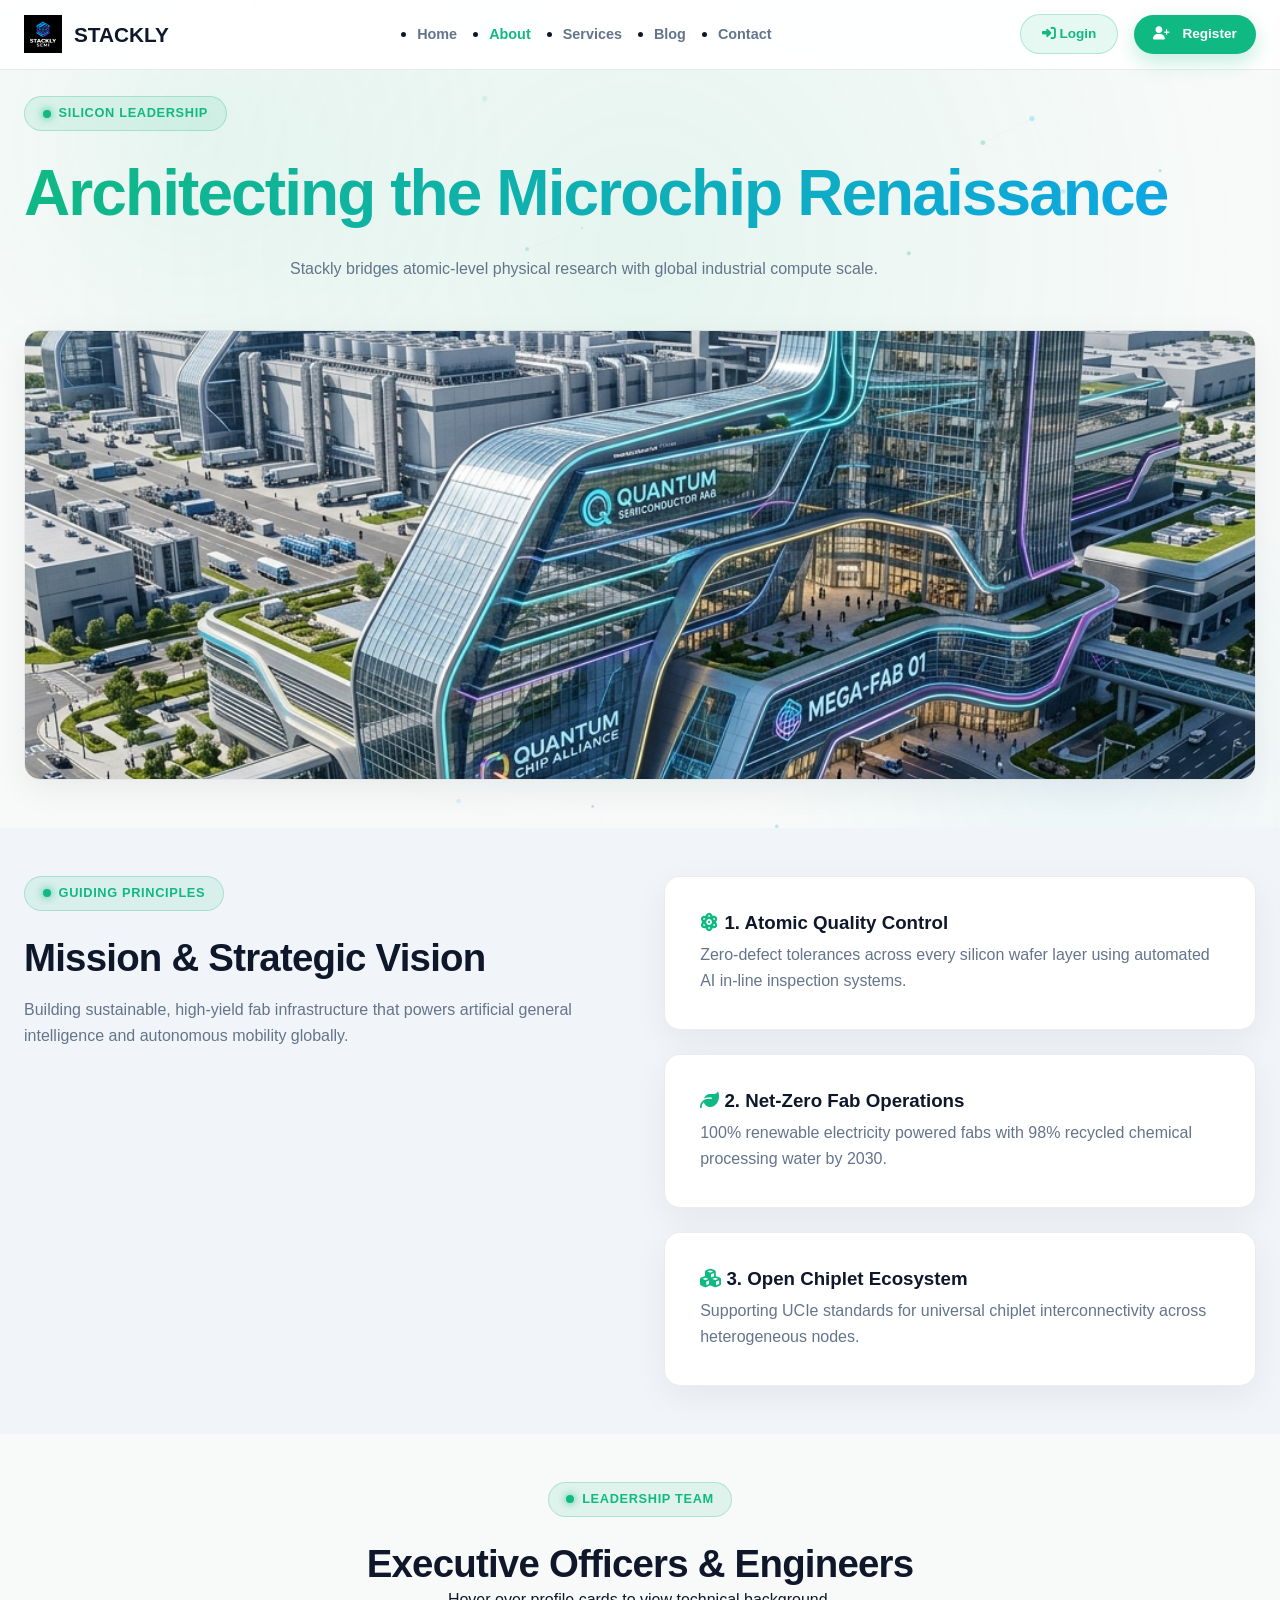
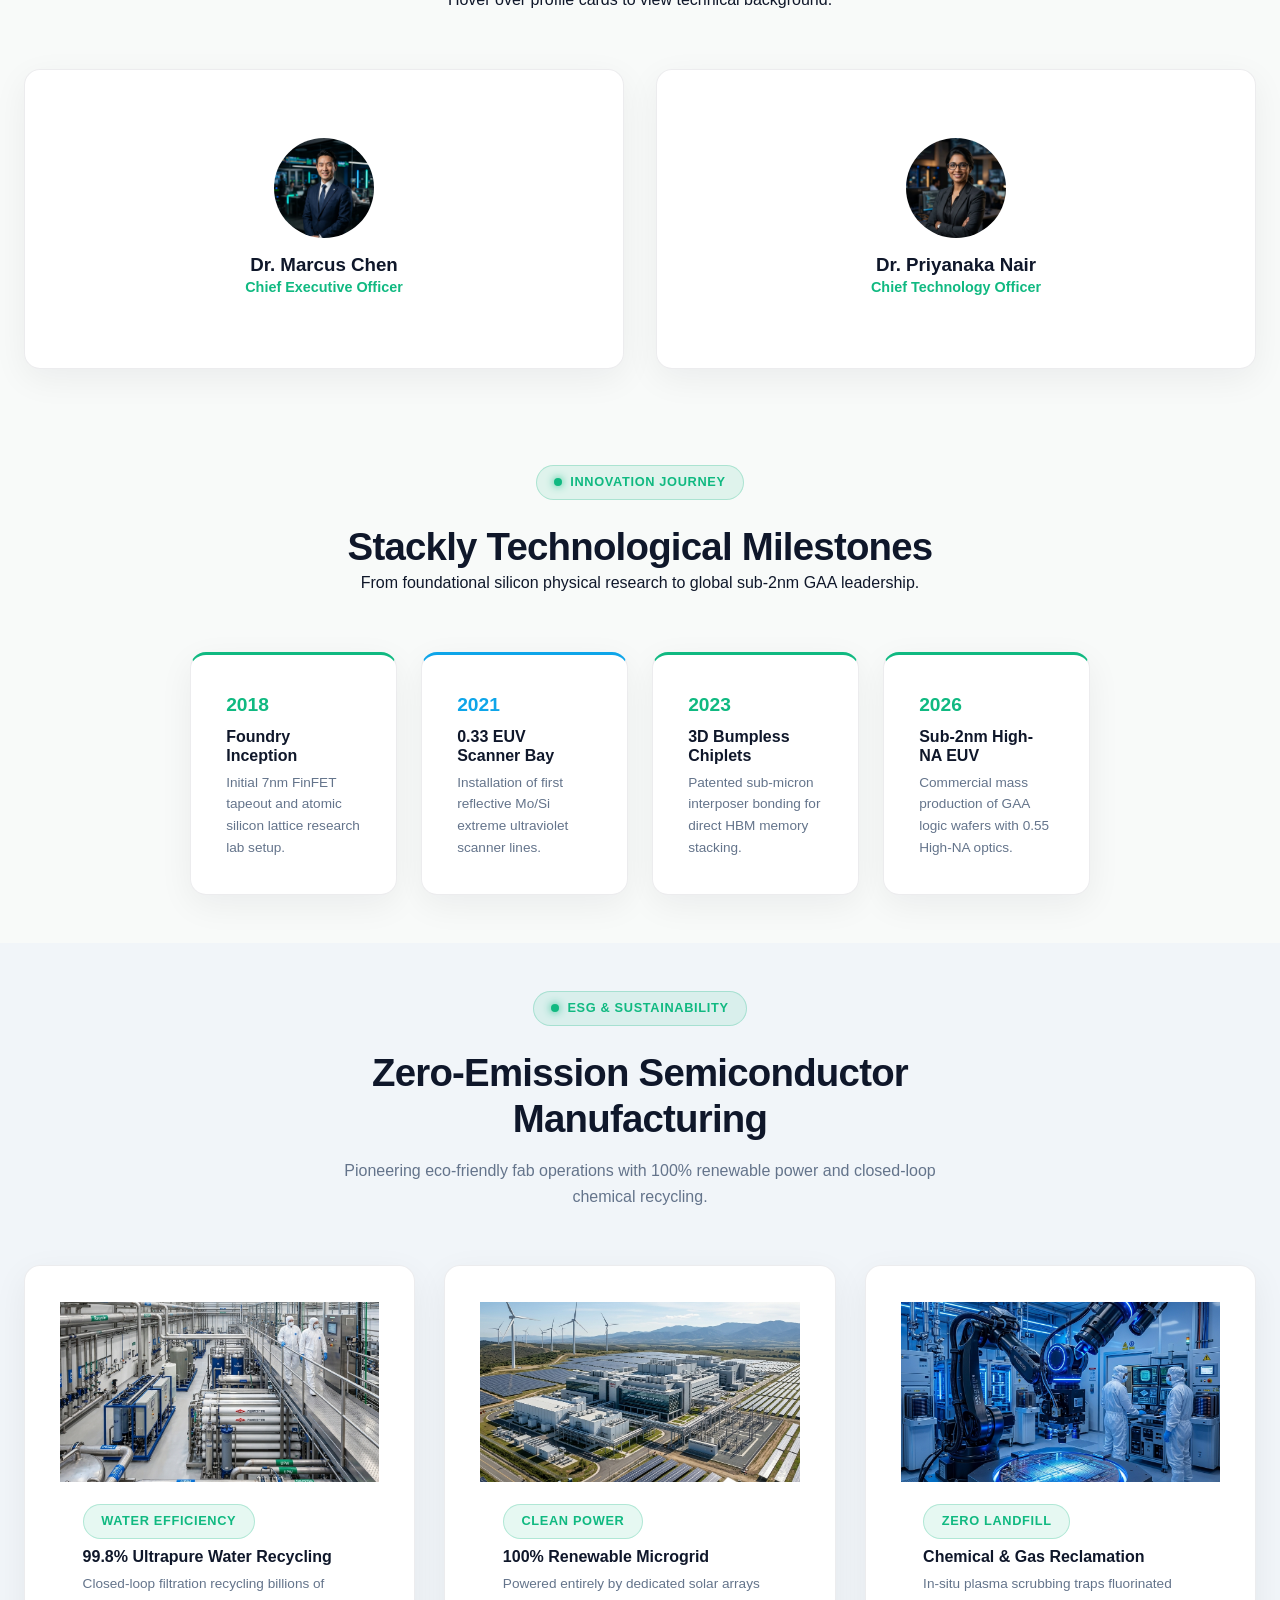
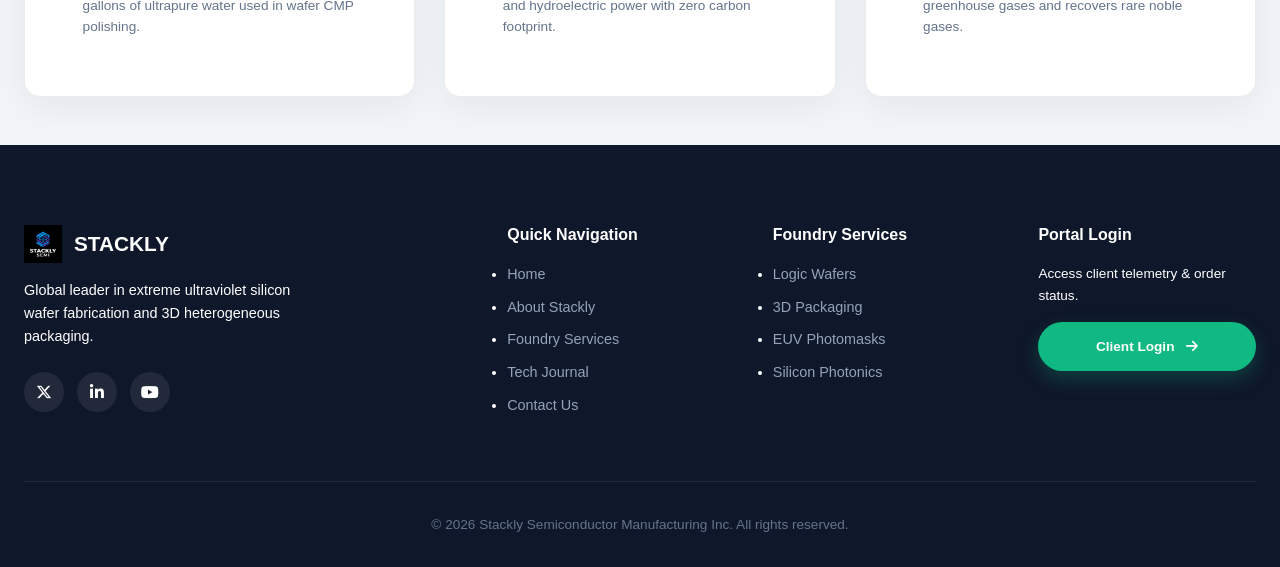
==== commit 08ddfcff: "Fix: hide Login/Register from mobile navbar, move to hamburger drawer with styled buttons and divide" ====
--- a/about.html
+++ b/about.html
@@ -85,8 +85,9 @@
             <li><a href="./services.html"><i class="fa-solid fa-bolt"></i> <span>Services</span></a></li>
             <li><a href="./blog.html"><i class="fa-solid fa-newspaper"></i> <span>Blog</span></a></li>
             <li><a href="./contact.html"><i class="fa-solid fa-headset"></i> <span>Contact</span></a></li>
-            <li><a href="./login.html"><i class="fa-solid fa-arrow-right-to-bracket"></i> <span>Login</span></a></li>
-            <li><a href="./register.html" style="color:var(--accent); font-weight:700;"><i class="fa-solid fa-user-plus"></i> <span>Register</span></a></li>
+            <li class="menu-divider"></li>
+            <li><a href="./login.html" class="drawer-login"><i class="fa-solid fa-arrow-right-to-bracket"></i> <span>Login</span></a></li>
+            <li><a href="./register.html" class="drawer-register"><i class="fa-solid fa-user-plus"></i> <span>Register</span></a></li>
         </ul>
     </aside>
 
--- a/css/style.css
+++ b/css/style.css
@@ -287,11 +287,20 @@
 .mobile-overlay { position: fixed; inset: 0; background: rgba(15, 23, 42, 0.4); backdrop-filter: blur(4px); z-index: 1050; opacity: 0; visibility: hidden; transition: var(--transition); }
 .mobile-overlay.active { opacity: 1; visibility: visible; }
 
-.mobile-menu { position: fixed; top: 0; right: -300px; width: 280px; height: 100vh; background: #FFF; z-index: 1100; padding: 3rem 2rem; transition: right 0.4s cubic-bezier(0.16, 1, 0.3, 1); box-shadow: var(--shadow); }
+.mobile-menu { position: fixed; top: 0; right: -300px; width: 280px; height: 100vh; background: #FFF; z-index: 1100; padding: 2rem 1.8rem; transition: right 0.4s cubic-bezier(0.16, 1, 0.3, 1); box-shadow: var(--shadow); overflow-y: auto; }
 .mobile-menu.active { right: 0; }
-.mobile-menu ul { display: flex; flex-direction: column; gap: 1.5rem; }
-.mobile-menu a { display: flex; align-items: center; gap: 1rem; font-size: 1rem; font-weight: 600; color: var(--dark-text); }
-.mobile-menu a i { color: var(--accent); }
+.mobile-menu ul { display: flex; flex-direction: column; gap: 0.5rem; list-style: none; padding: 0; }
+.mobile-menu a { display: flex; align-items: center; gap: 0.9rem; font-size: 0.95rem; font-weight: 600; color: var(--dark-text); padding: 0.75rem 1rem; border-radius: 10px; transition: var(--transition); }
+.mobile-menu a:hover { background: rgba(16,185,129,0.08); color: var(--accent); }
+.mobile-menu a i { color: var(--accent); width: 20px; text-align: center; }
+/* Divider before auth links in drawer */
+.mobile-menu .menu-divider { height: 1px; background: var(--glass-border); margin: 0.8rem 0; }
+/* Login & Register as full-width button styles in drawer */
+.mobile-menu .drawer-login { background: rgba(16,185,129,0.08); border: 1px solid rgba(16,185,129,0.25); color: var(--accent) !important; border-radius: 10px; }
+.mobile-menu .drawer-login:hover { background: rgba(16,185,129,0.18); }
+.mobile-menu .drawer-register { background: var(--accent); color: #FFF !important; border-radius: 10px; justify-content: center; }
+.mobile-menu .drawer-register:hover { background: #059669; }
+.mobile-menu .drawer-register i { color: #FFF !important; }
 
 /* HERO SECTION (CRISP CONTRAST & SPACIOUS) */
 .hero {
@@ -553,14 +562,103 @@
 }
 
 @media (max-width: 768px) {
+    /* -- Global overflow guard -- */
+    html, body { overflow-x: hidden; max-width: 100vw; }
+    * { box-sizing: border-box; }
+
+    /* -- Navigation -- */
     .nav-links { display: none; }
     .menu-toggle { display: flex; }
-    .bento-grid { grid-template-columns: 1fr; }
+    .nav-right { gap: 0.5rem; }
+    /* Hide Login & Register from top navbar on mobile — they live in the drawer */
+    .nav-right .login-btn,
+    .nav-right .btn-primary { display: none; }
+
+    /* -- Hero -- */
+    .hero { padding: 5rem 0 3rem; }
+    .hero .container { flex-direction: column; gap: 2rem; }
+    .hero-content { min-width: 0; width: 100%; }
+    .hero-title { font-size: clamp(1.8rem, 7vw, 2.8rem); }
+    .hero-description { font-size: 1rem; }
+    .hero-buttons { flex-direction: column; gap: 0.75rem; }
+    .hero-buttons .btn { width: 100%; justify-content: center; }
+    .hero-mini-stats { flex-direction: column; gap: 1.2rem; }
+
+    /* -- Marquee -- */
+    .marquee-track { gap: 1.5rem; }
+    .marquee-item { font-size: 0.82rem; }
+
+    /* -- Sections -- */
+    .section { padding: 2.5rem 0; }
+    .section-head { margin-bottom: 2rem; }
+    h2 { font-size: clamp(1.5rem, 5vw, 2.2rem); }
+
+    /* -- Bento Grid -- */
+    .bento-grid { grid-template-columns: 1fr; gap: 1.2rem; }
     .bento-card.col-span-2 { grid-column: span 1; }
-    .footer-grid { grid-template-columns: 1fr; }
+    .bento-card { padding: 1.5rem; }
+
+    /* -- Stepper -- */
+    .stepper-container { gap: 0.6rem; }
+    .step-pill { padding: 0.6rem 1rem; font-size: 0.8rem; }
+    .step-display-card { flex-direction: column; padding: 1.5rem; gap: 1.2rem; }
+
+    /* -- Calc card -- */
+    .calc-card { padding: 1.5rem; }
+    .calc-results { grid-template-columns: 1fr; }
+
+    /* -- Timeline -- */
+    .timeline::after { left: 16px; }
+    .timeline-item { width: 100%; padding-left: 50px; padding-right: 10px; }
+    .timeline-item.left, .timeline-item.right { left: 0; text-align: left; }
+    .timeline-item.left .timeline-dot, .timeline-item.right .timeline-dot { left: 8px; }
+    .timeline-content { padding: 1.2rem; }
+
+    /* -- Horizontal scroll gallery -- */
+    .horizontal-scroll-container { gap: 1rem; }
+    .horizontal-card { min-width: 260px; width: 260px; }
+
+    /* -- Flip cards -- */
+    .flip-card { min-height: 240px; }
+
+    /* -- Badge cloud -- */
+    .badge-cloud { gap: 0.6rem; }
+    .badge-item { font-size: 0.82rem; padding: 0.5rem 1rem; }
+
+    /* -- Tab buttons -- */
+    .tab-buttons { gap: 0.5rem; }
+    .tab-btn { padding: 0.55rem 1.1rem; font-size: 0.82rem; }
+
+    /* -- Dashboard -- */
     .dashboard-layout { flex-direction: column; }
-    .sidebar { width: 100%; }
-    .hero-mini-stats { flex-direction: column; gap: 1.5rem; }
+    .sidebar { width: 100%; min-height: unset; }
+    .dashboard-main { padding: 1.5rem; }
+    .metrics-grid { grid-template-columns: 1fr 1fr; gap: 1rem; }
+
+    /* -- Footer -- */
+    .footer-grid { grid-template-columns: 1fr; gap: 2rem; }
+    footer { padding: 3rem 0 1.5rem; }
+
+    /* -- Flex layouts that wrap -- */
+    .hero .container > div,
+    section > .container > div[style*="flex"] { flex-direction: column !important; }
+
+    /* -- Cam cards grid -- */
+    div[style*="grid-template-columns:repeat(auto-fit"] { grid-template-columns: 1fr !important; }
+
+    /* -- Images -- */
+    img { max-width: 100%; height: auto; }
+}
+
+@media (max-width: 480px) {
+    .hero { padding: 4.5rem 0 2.5rem; }
+    h1 { font-size: clamp(1.6rem, 8vw, 2.4rem); }
+    h2 { font-size: clamp(1.3rem, 6vw, 1.8rem); }
+    .metrics-grid { grid-template-columns: 1fr; }
+    .calc-res-val { font-size: 1.4rem; }
+    .hero-badge { font-size: 0.72rem; padding: 0.3rem 0.8rem; }
+    .btn { padding: 0.75rem 1.4rem; font-size: 0.88rem; }
+    .container { width: min(100% - 32px, var(--container)); }
 }
 
 /* ADVANCED ANIMATION UTILITIES */
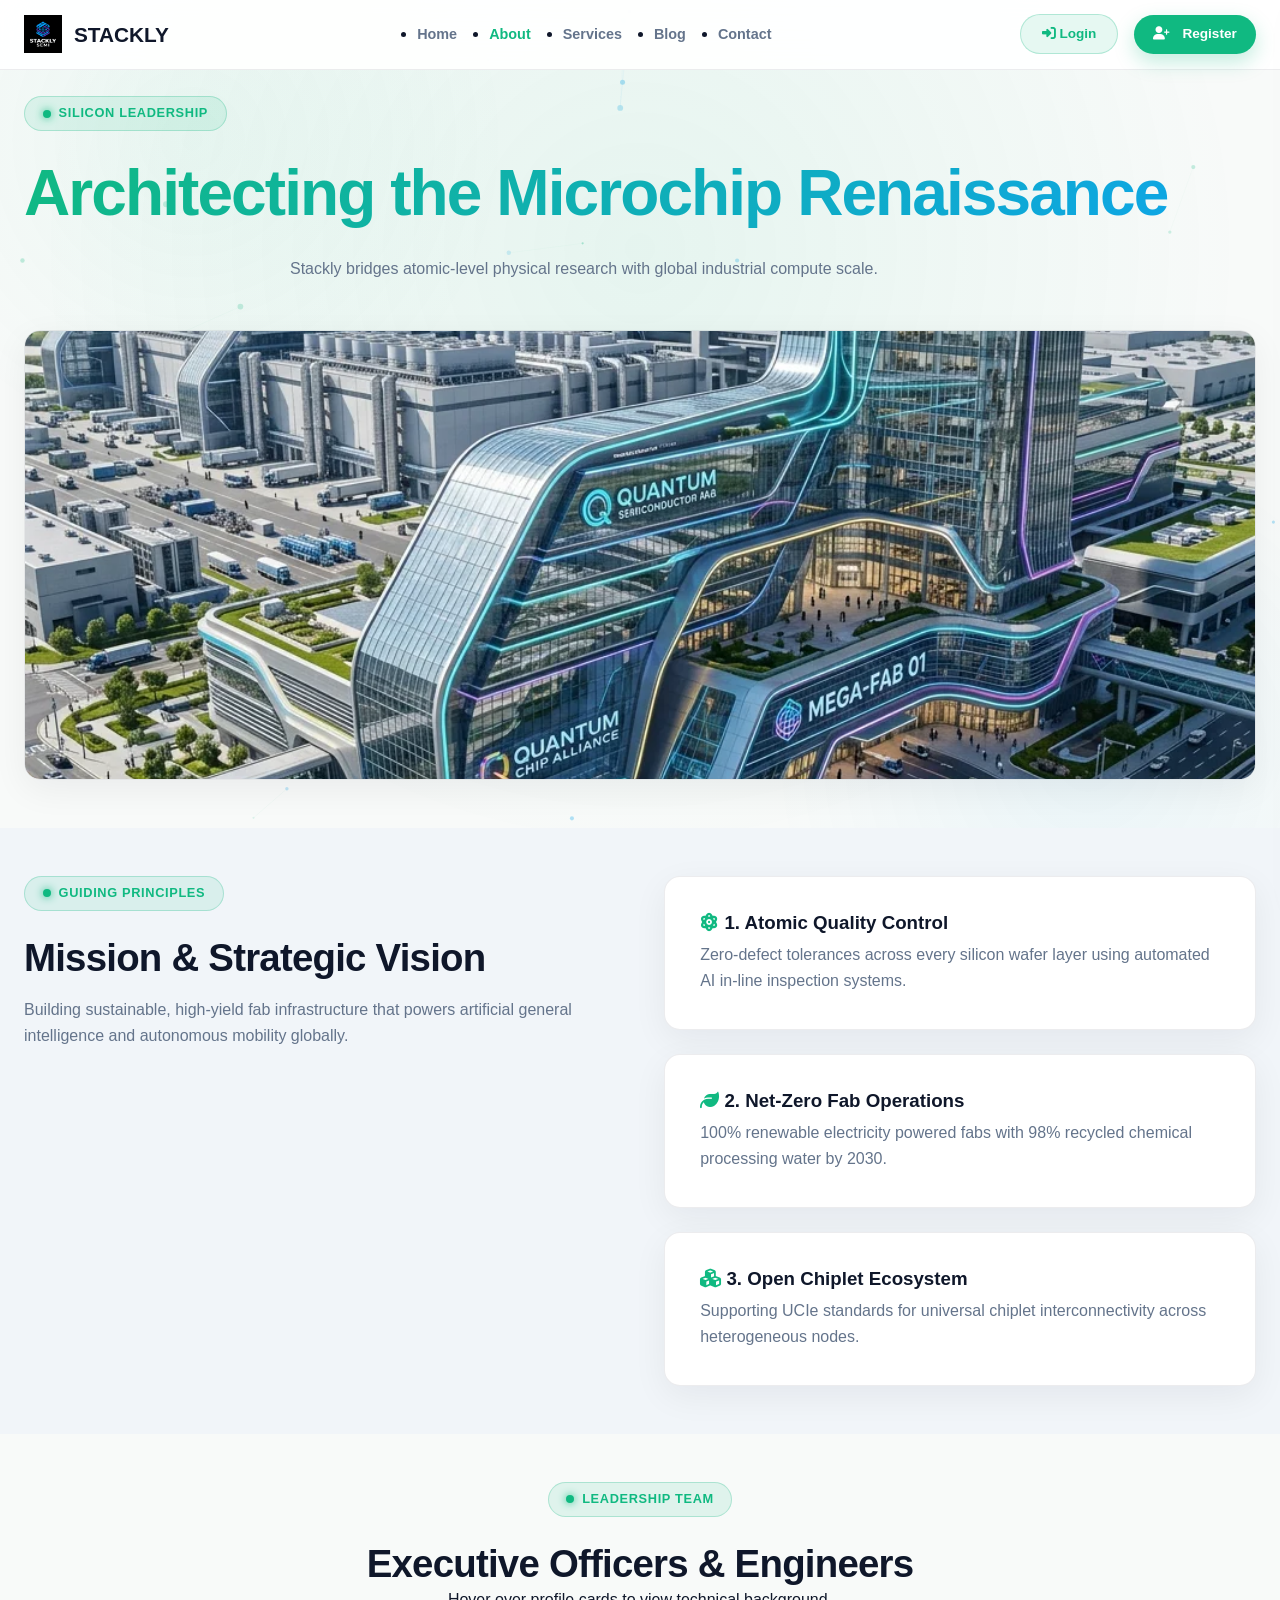
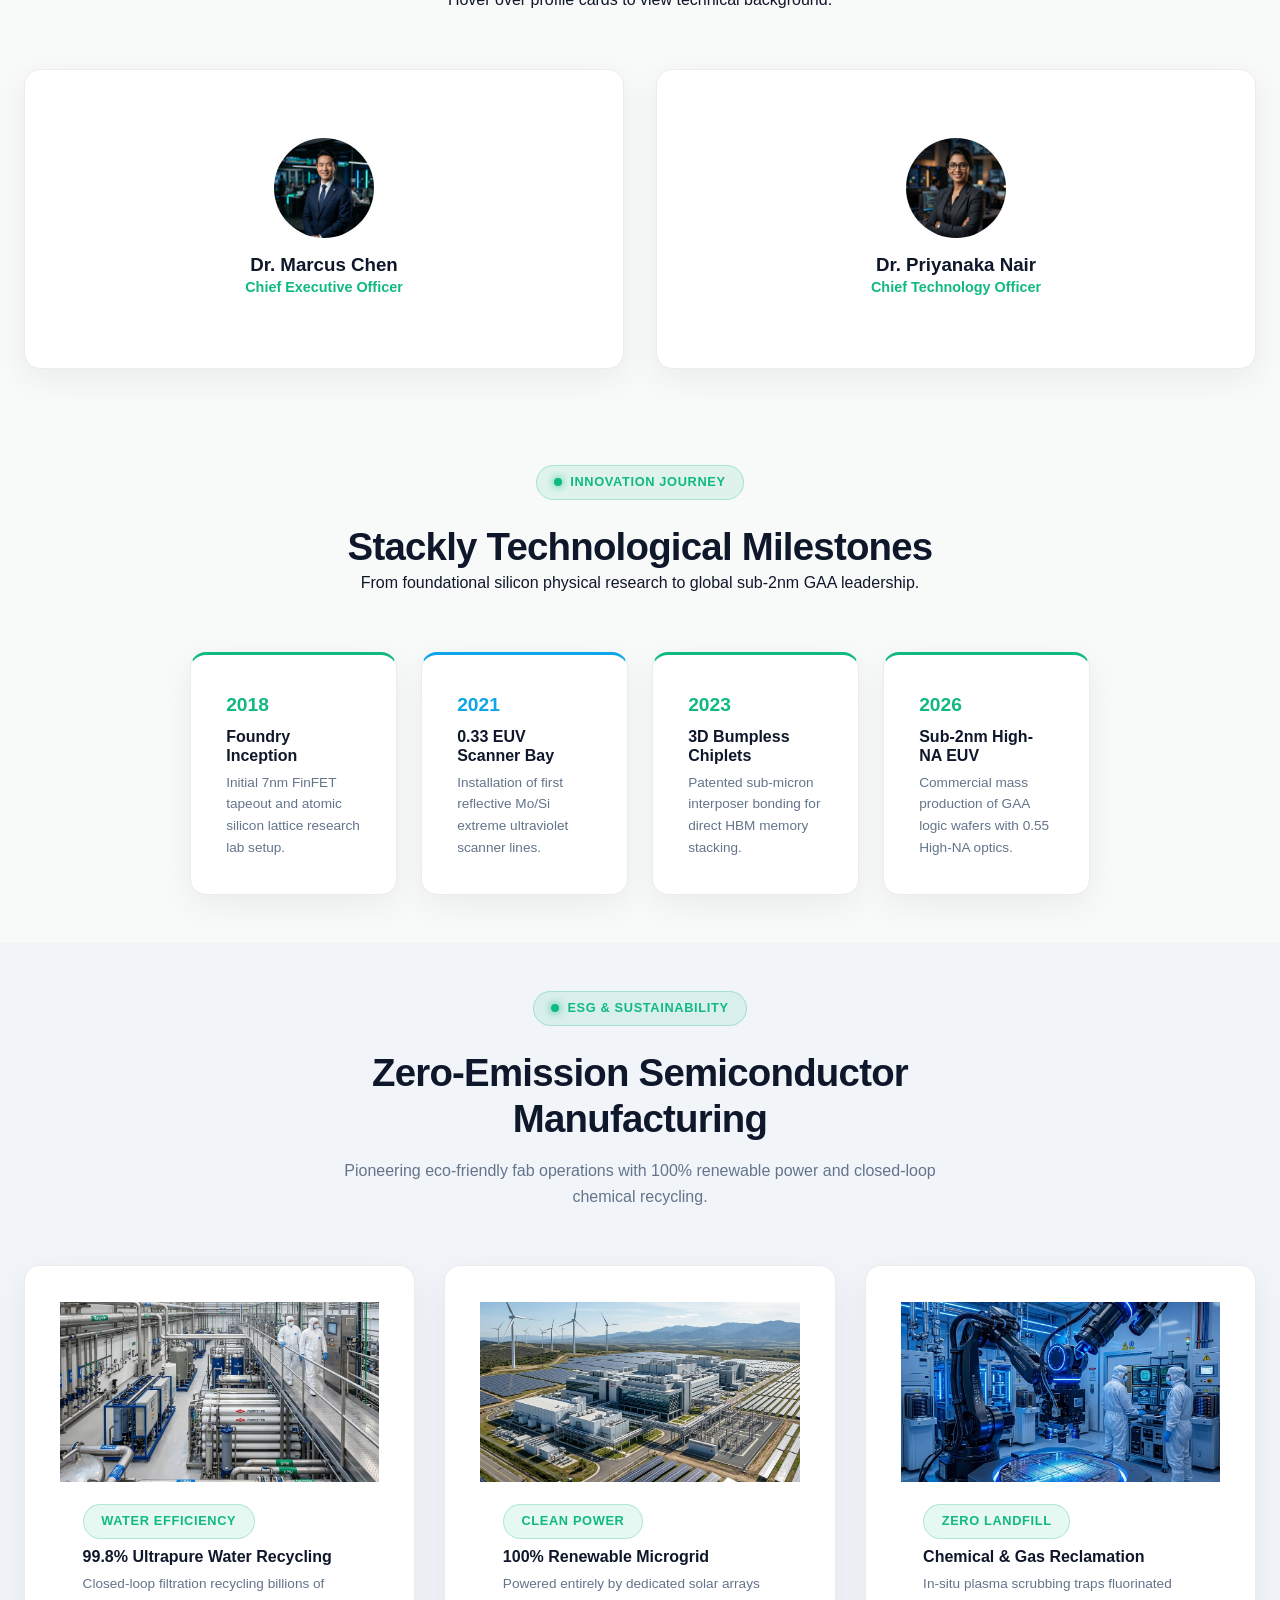
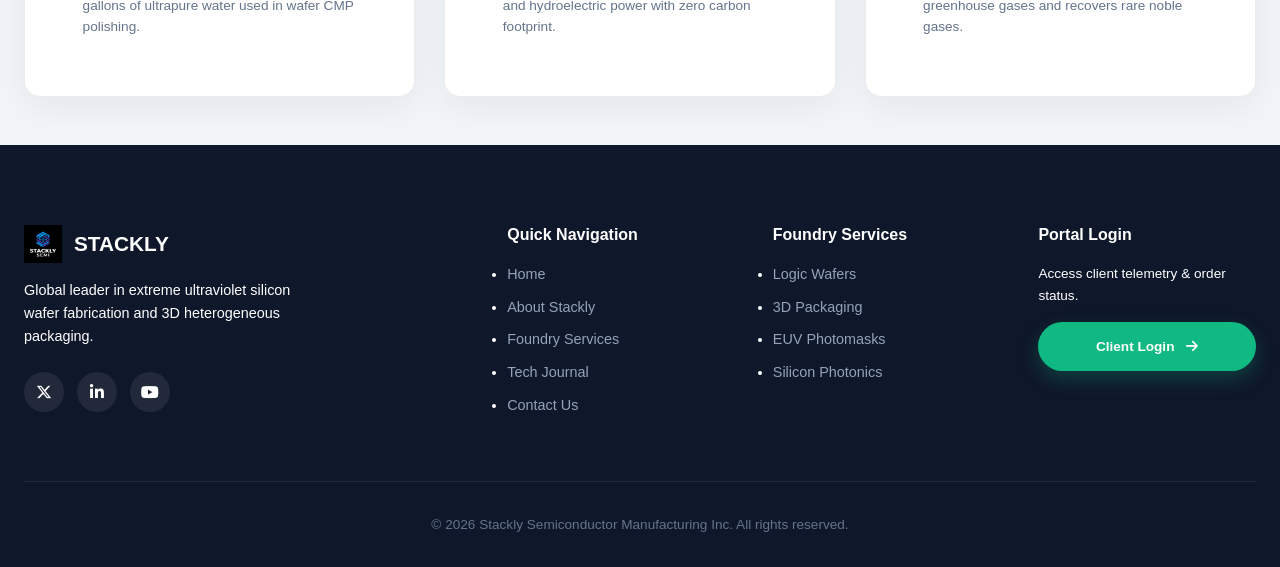
==== commit 1759e2f5: "feat: convert all 26 PNG image assets to WebP format and update code references for 100% WebP compli" ====
--- a/about.html
+++ b/about.html
@@ -99,7 +99,7 @@
             <p style="max-width: 700px; margin: 1.5rem auto; color:var(--muted-text);">Stackly bridges atomic-level physical research with global industrial compute scale.</p>
         </div>
         <div class="container" style="margin-top: 3rem;" data-aos="zoom-in" class="hover-zoom-container float-anim">
-            <img src="./images/about_hq_facility.png" alt="Stackly Mega-Fab HQ Facility" class="hover-zoom-img" style="border-radius: var(--radius); border: 1px solid var(--glass-border); box-shadow:var(--shadow); max-height: 450px; width: 100%; object-fit:cover;">
+            <img src="./images/about_hq_facility.webp" alt="Stackly Mega-Fab HQ Facility" class="hover-zoom-img" style="border-radius: var(--radius); border: 1px solid var(--glass-border); box-shadow:var(--shadow); max-height: 450px; width: 100%; object-fit:cover;">
         </div>
     </section>
 
@@ -217,7 +217,7 @@
 
             <div style="display:grid; grid-template-columns:repeat(auto-fit, minmax(290px, 1fr)); gap:1.8rem;">
                 <div class="bento-card spotlight-card hover-zoom-container" data-aos="zoom-in">
-                    <img src="./images/about_clean_water.png" alt="Ultrapure Water Facility" class="hover-zoom-img" style="height:180px;">
+                    <img src="./images/about_clean_water.webp" alt="Ultrapure Water Facility" class="hover-zoom-img" style="height:180px;">
                     <div style="padding:1.4rem;">
                         <span class="hero-badge" style="margin-bottom:0.5rem;">Water Efficiency</span>
                         <h4>99.8% Ultrapure Water Recycling</h4>
@@ -226,7 +226,7 @@
                 </div>
 
                 <div class="bento-card spotlight-card hover-zoom-container" data-aos="zoom-in" data-aos-delay="100">
-                    <img src="./images/about_green_energy.png" alt="Renewable Solar Energy" class="hover-zoom-img" style="height:180px;">
+                    <img src="./images/about_green_energy.webp" alt="Renewable Solar Energy" class="hover-zoom-img" style="height:180px;">
                     <div style="padding:1.4rem;">
                         <span class="hero-badge" style="margin-bottom:0.5rem;">Clean Power</span>
                         <h4>100% Renewable Microgrid</h4>
@@ -235,7 +235,7 @@
                 </div>
 
                 <div class="bento-card spotlight-card hover-zoom-container" data-aos="zoom-in" data-aos-delay="200">
-                    <img src="./images/cleanroom_robotics.png" alt="Chemical Recovery" class="hover-zoom-img" style="height:180px;">
+                    <img src="./images/cleanroom_robotics.webp" alt="Chemical Recovery" class="hover-zoom-img" style="height:180px;">
                     <div style="padding:1.4rem;">
                         <span class="hero-badge" style="margin-bottom:0.5rem;">Zero Landfill</span>
                         <h4>Chemical & Gas Reclamation</h4>
--- a/css/style.css
+++ b/css/style.css
@@ -542,6 +542,71 @@
 .metric-card { background: #FFF; border: 1px solid var(--glass-border); border-radius: var(--radius); padding: 1.8rem; box-shadow: var(--shadow); }
 .metric-val { font-size: 2.2rem; font-weight: 800; color: var(--accent); margin-top: 0.5rem; }
 
+/* Global Hero Welcome Card (Desktop & Mobile) */
+.db-hero-card-mobile {
+    background: linear-gradient(145deg, rgba(13,148,136,0.95) 0%, rgba(2,132,199,0.92) 50%, rgba(15,23,42,0.96) 100%), url('../images/about_hq_facility.webp');
+    background-size: cover;
+    background-position: center;
+    border-radius: 24px;
+    padding: 2.5rem 2.2rem 2rem;
+    color: #FFF;
+    box-shadow: 0 15px 35px rgba(0,0,0,0.25);
+    margin-bottom: 2.5rem;
+    position: relative;
+    overflow: hidden;
+}
+.db-hero-card-mobile h2 {
+    font-size: 2rem;
+    font-weight: 800;
+    color: #FFF;
+    margin-bottom: 0.6rem;
+    line-height: 1.25;
+}
+.db-hero-card-mobile h2 .welcome-name {
+    color: #fde047;
+    word-break: break-word;
+}
+.db-hero-card-mobile p {
+    font-size: 0.95rem;
+    color: rgba(255,255,255,0.85);
+    line-height: 1.6;
+    margin-bottom: 1.5rem;
+}
+.db-verify-pill {
+    display: inline-flex;
+    align-items: center;
+    gap: 0.5rem;
+    background: rgba(16,185,129,0.18);
+    border: 1px solid rgba(16,185,129,0.35);
+    color: #34d399;
+    font-size: 0.85rem;
+    font-weight: 700;
+    padding: 0.45rem 0.95rem;
+    border-radius: 99px;
+    margin-bottom: 0.5rem;
+}
+.db-user-stamp-box {
+    text-align: center;
+    margin-top: 1.5rem;
+    padding-top: 1.2rem;
+    border-top: 1px solid rgba(255,255,255,0.12);
+}
+.db-user-stamp-avatar {
+    width: 80px;
+    height: 80px;
+    border-radius: 50%;
+    background: #10b981;
+    border: 3.5px solid #fbbf24;
+    box-shadow: 0 0 20px rgba(251,191,36,0.35);
+    color: #FFF;
+    font-size: 2.2rem;
+    font-weight: 800;
+    display: flex;
+    align-items: center;
+    justify-content: center;
+    margin: 0 auto 0.6rem;
+}
+
 footer { background: var(--dark-slate); color: #FFF; padding: 5rem 0 2rem; }
 .footer-grid { display: grid; grid-template-columns: 2fr repeat(3, 1fr); gap: 3rem; margin-bottom: 4rem; }
 .footer p { color: #94A3B8; }
@@ -631,8 +696,24 @@
 
     /* -- Dashboard -- */
     .dashboard-layout { flex-direction: column; }
-    .sidebar { width: 100%; min-height: unset; }
-    .dashboard-main { padding: 1.5rem; }
+    .sidebar, .ent-sidebar {
+        position: fixed !important;
+        top: 0 !important;
+        left: -320px !important;
+        width: 290px !important;
+        height: 100vh !important;
+        z-index: 1200 !important;
+        background: #FFF !important;
+        overflow-y: auto !important;
+        transition: left 0.3s ease !important;
+        box-shadow: var(--shadow-lg) !important;
+        margin: 0 !important;
+        padding: 2rem 1.5rem !important;
+    }
+    .sidebar.active, .ent-sidebar.active {
+        left: 0 !important;
+    }
+    .dashboard-main, .ent-main { padding: 1.2rem !important; width: 100% !important; }
     .metrics-grid { grid-template-columns: 1fr 1fr; gap: 1rem; }
 
     /* -- Footer -- */
@@ -645,6 +726,72 @@
 
     /* -- Cam cards grid -- */
     div[style*="grid-template-columns:repeat(auto-fit"] { grid-template-columns: 1fr !important; }
+
+    /* -- Dashboard 2-column inline grids → single column -- */
+    .dashboard-main div[style*="grid-template-columns:1fr 1fr"],
+    .dashboard-main div[style*="grid-template-columns: 1fr 1fr"],
+    main div[style*="grid-template-columns:1fr 1fr"],
+    main div[style*="grid-template-columns: 1fr 1fr"] { grid-template-columns: 1fr !important; }
+
+    /* -- Dashboard shuttle card split layout -- */
+    .bento-card[style*="grid-template-columns:1fr 380px"],
+    .bento-card[style*="grid-template-columns: 1fr 380px"] { grid-template-columns: 1fr !important; }
+
+    /* -- Hide image side panel in shuttle card on mobile -- */
+    .bento-card[style*="grid-template-columns"] > div:last-child > img { max-height: 200px; }
+
+    /* -- Mobile Dashboard Top Header & Mobile Hero Card -- */
+    .db-mobile-bar {
+        display: flex !important;
+        align-items: center;
+        justify-content: space-between;
+        padding: 0.8rem 1.2rem;
+        background: #0f172a;
+        border-bottom: 1px solid var(--glass-border);
+        position: sticky;
+        top: 0;
+        z-index: 1000;
+    }
+    .db-user-avatar-badge {
+        width: 36px;
+        height: 36px;
+        border-radius: 50%;
+        background: #10b981;
+        color: #FFF;
+        font-weight: 800;
+        font-size: 1.1rem;
+        display: flex;
+        align-items: center;
+        justify-content: center;
+        box-shadow: 0 0 10px rgba(16,185,129,0.3);
+    }
+    .db-menu-btn {
+        background: none;
+        border: none;
+        color: #FFF;
+        font-size: 1.4rem;
+        cursor: pointer;
+        padding: 0.2rem 0.5rem;
+    }
+
+    /* -- Mobile Hero Welcome Card Responsive Overrides -- */
+    .db-hero-card-mobile {
+        padding: 2.2rem 1.6rem 1.8rem;
+        margin-bottom: 2rem;
+    }
+    .db-hero-card-mobile h2 {
+        font-size: 1.75rem;
+    }
+
+    /* -- Dashboard Hero Banner fix -- */
+    .db-hero-banner { height: auto !important; min-height: 250px; }
+    .db-hero-banner-overlay { flex-direction: column !important; align-items: flex-start !important; padding: 1.5rem !important; gap: 1rem !important; text-align: left; position: relative !important; }
+    .db-hero-banner-overlay > div:last-child { margin-left: 0 !important; width: 100%; display: flex; flex-direction: column; gap: 0.5rem; }
+    .db-hero-banner-overlay > div:last-child a { width: 100%; justify-content: center; }
+    
+    /* -- Dashboard PDK & File Lists Mobile Wrap Fix -- */
+    #pdks > div > div { flex-direction: column; align-items: flex-start !important; gap: 1rem; }
+    #pdks > div > div > a { width: 100%; justify-content: center; }
 
     /* -- Images -- */
     img { max-width: 100%; height: auto; }
@@ -761,3 +908,181 @@
     50% { transform: translate(40px, -30px) scale(1.1); }
     100% { transform: translate(-30px, 40px) scale(0.95); }
 }
+
+/* ════════════════════════════════════════════════════════════
+   SEMICONDUCTOR DASHBOARD — CLEAN MOBILE MENUBAR
+════════════════════════════════════════════════════════════ */
+.mob-hamburger { display: none; }
+.mob-drawer { transform: translateX(-100%); }
+.mob-drawer-overlay { display: none; }
+
+@media (max-width: 900px) {
+  /* Hide sidebar */
+  .sidebar, .ent-sidebar { display: none !important; }
+  .dashboard-layout, .ent-layout { display: block !important; }
+  .dashboard-main, .ent-main { padding: 20px 16px !important; }
+
+  /* Show mobile bar */
+  .db-mobile-bar {
+    display: block !important;
+    background: #0F172A;
+    border-bottom: 1px solid rgba(255,255,255,0.07);
+    padding: 14px 16px 0;
+    position: sticky;
+    top: 0;
+    z-index: 9999;
+    width: 100%;
+    box-sizing: border-box;
+  }
+
+  /* Hamburger */
+  .mob-hamburger {
+    display: flex !important;
+    flex-direction: column;
+    justify-content: center;
+    align-items: center;
+    gap: 5px;
+    width: 38px; height: 38px;
+    background: rgba(255,255,255,0.08);
+    border: 1px solid rgba(255,255,255,0.15);
+    border-radius: 10px;
+    cursor: pointer;
+    flex-shrink: 0;
+    padding: 0;
+  }
+  .mob-hamburger span {
+    display: block;
+    width: 18px; height: 2px;
+    background: #fff; border-radius: 2px;
+  }
+
+  /* Logo row */
+  .db-mob-logo {
+    display: flex !important;
+    align-items: center;
+    gap: 10px;
+    text-decoration: none;
+    color: #fff;
+    font-weight: 800;
+    font-size: 1rem;
+    letter-spacing: 0.1em;
+  }
+  .db-mob-logo img { width: 28px; height: 28px; border-radius: 7px; object-fit: cover; }
+
+  /* Subtitle */
+  .db-mob-subtitle {
+    font-size: 0.75rem;
+    font-weight: 700;
+    color: #10B981;
+    margin-bottom: 10px;
+  }
+
+  /* Pills */
+  .db-mob-nav {
+    display: flex !important;
+    flex-direction: row;
+    overflow-x: auto;
+    gap: 7px;
+    white-space: nowrap;
+    padding-bottom: 12px;
+    -webkit-overflow-scrolling: touch;
+    scrollbar-width: none;
+  }
+  .db-mob-nav::-webkit-scrollbar { display: none; }
+  .db-mob-item {
+    display: inline-flex !important;
+    align-items: center;
+    gap: 6px;
+    padding: 8px 15px;
+    border-radius: 100px;
+    font-size: 0.8rem;
+    font-weight: 600;
+    color: rgba(255,255,255,0.65);
+    background: rgba(255,255,255,0.07);
+    text-decoration: none;
+    flex-shrink: 0;
+    transition: all 0.2s;
+    border: 1px solid transparent;
+  }
+  .db-mob-active { background: #10B981 !important; color: #060c16 !important; font-weight: 700; }
+  .db-mob-logout { color: #EF4444 !important; background: rgba(239,68,68,0.1) !important; border: 1px solid rgba(239,68,68,0.35) !important; }
+  .db-mob-logout:hover { background: #EF4444 !important; color: #fff !important; }
+
+  /* ── Drawer ── */
+  .mob-drawer-overlay {
+    display: none;
+    position: fixed; inset: 0;
+    background: rgba(0,0,0,0.65);
+    z-index: 19998;
+    backdrop-filter: blur(3px);
+  }
+  .mob-drawer-overlay.open { display: block !important; }
+
+  .mob-drawer {
+    position: fixed;
+    top: 0; left: 0; bottom: 0;
+    width: 280px; max-width: 85vw;
+    background: #0F172A;
+    z-index: 19999;
+    transform: translateX(-100%);
+    transition: transform 0.32s cubic-bezier(0.4,0,0.2,1);
+    display: flex; flex-direction: column;
+    box-shadow: 6px 0 40px rgba(0,0,0,0.6);
+    border-right: 1px solid rgba(255,255,255,0.06);
+  }
+  .mob-drawer.open { transform: translateX(0) !important; }
+
+  .mob-drawer-header {
+    display: flex; align-items: center;
+    justify-content: space-between;
+    padding: 22px 20px 14px;
+    border-bottom: 1px solid rgba(255,255,255,0.07);
+  }
+  .mob-drawer-brand {
+    display: flex; align-items: center; gap: 10px;
+    color: #fff; font-weight: 800; font-size: 1rem;
+    letter-spacing: 0.1em; font-family: "Space Grotesk",sans-serif;
+  }
+  .mob-drawer-close {
+    background: rgba(255,255,255,0.07);
+    border: 1px solid rgba(255,255,255,0.12);
+    border-radius: 8px; color: rgba(255,255,255,0.6);
+    width: 32px; height: 32px; cursor: pointer;
+    font-size: 0.85rem; display: flex;
+    align-items: center; justify-content: center;
+    transition: all 0.2s;
+  }
+  .mob-drawer-close:hover { background: rgba(255,255,255,0.15); color:#fff; }
+  .mob-drawer-sub {
+    padding: 10px 20px 16px;
+    font-size: 0.75rem; font-weight: 700;
+    color: #10B981;
+  }
+  .mob-drawer-nav {
+    flex: 1; display: flex; flex-direction: column;
+    gap: 5px; padding: 0 14px; overflow-y: auto;
+  }
+  .mob-drawer-item {
+    display: flex; align-items: center; gap: 13px;
+    padding: 13px 16px; border-radius: 14px;
+    font-size: 0.88rem; font-weight: 600;
+    color: rgba(255,255,255,0.65);
+    text-decoration: none; transition: all 0.2s;
+  }
+  .mob-drawer-item:hover { background: rgba(255,255,255,0.07); color: #fff; }
+  .mob-drawer-active { background: rgba(16,185,129,0.12) !important; color: #10B981 !important; }
+  .mob-drawer-footer {
+    padding: 14px 14px 28px;
+    border-top: 1px solid rgba(255,255,255,0.07);
+  }
+  .mob-drawer-logout {
+    display: flex; align-items: center; gap: 13px;
+    padding: 13px 16px; border-radius: 14px;
+    font-size: 0.88rem; font-weight: 700;
+    color: #EF4444; text-decoration: none;
+    border: 1px solid rgba(239,68,68,0.3);
+    background: rgba(239,68,68,0.07);
+    transition: all 0.2s;
+  }
+  .mob-drawer-logout:hover { background: #EF4444; color: #fff; }
+}
